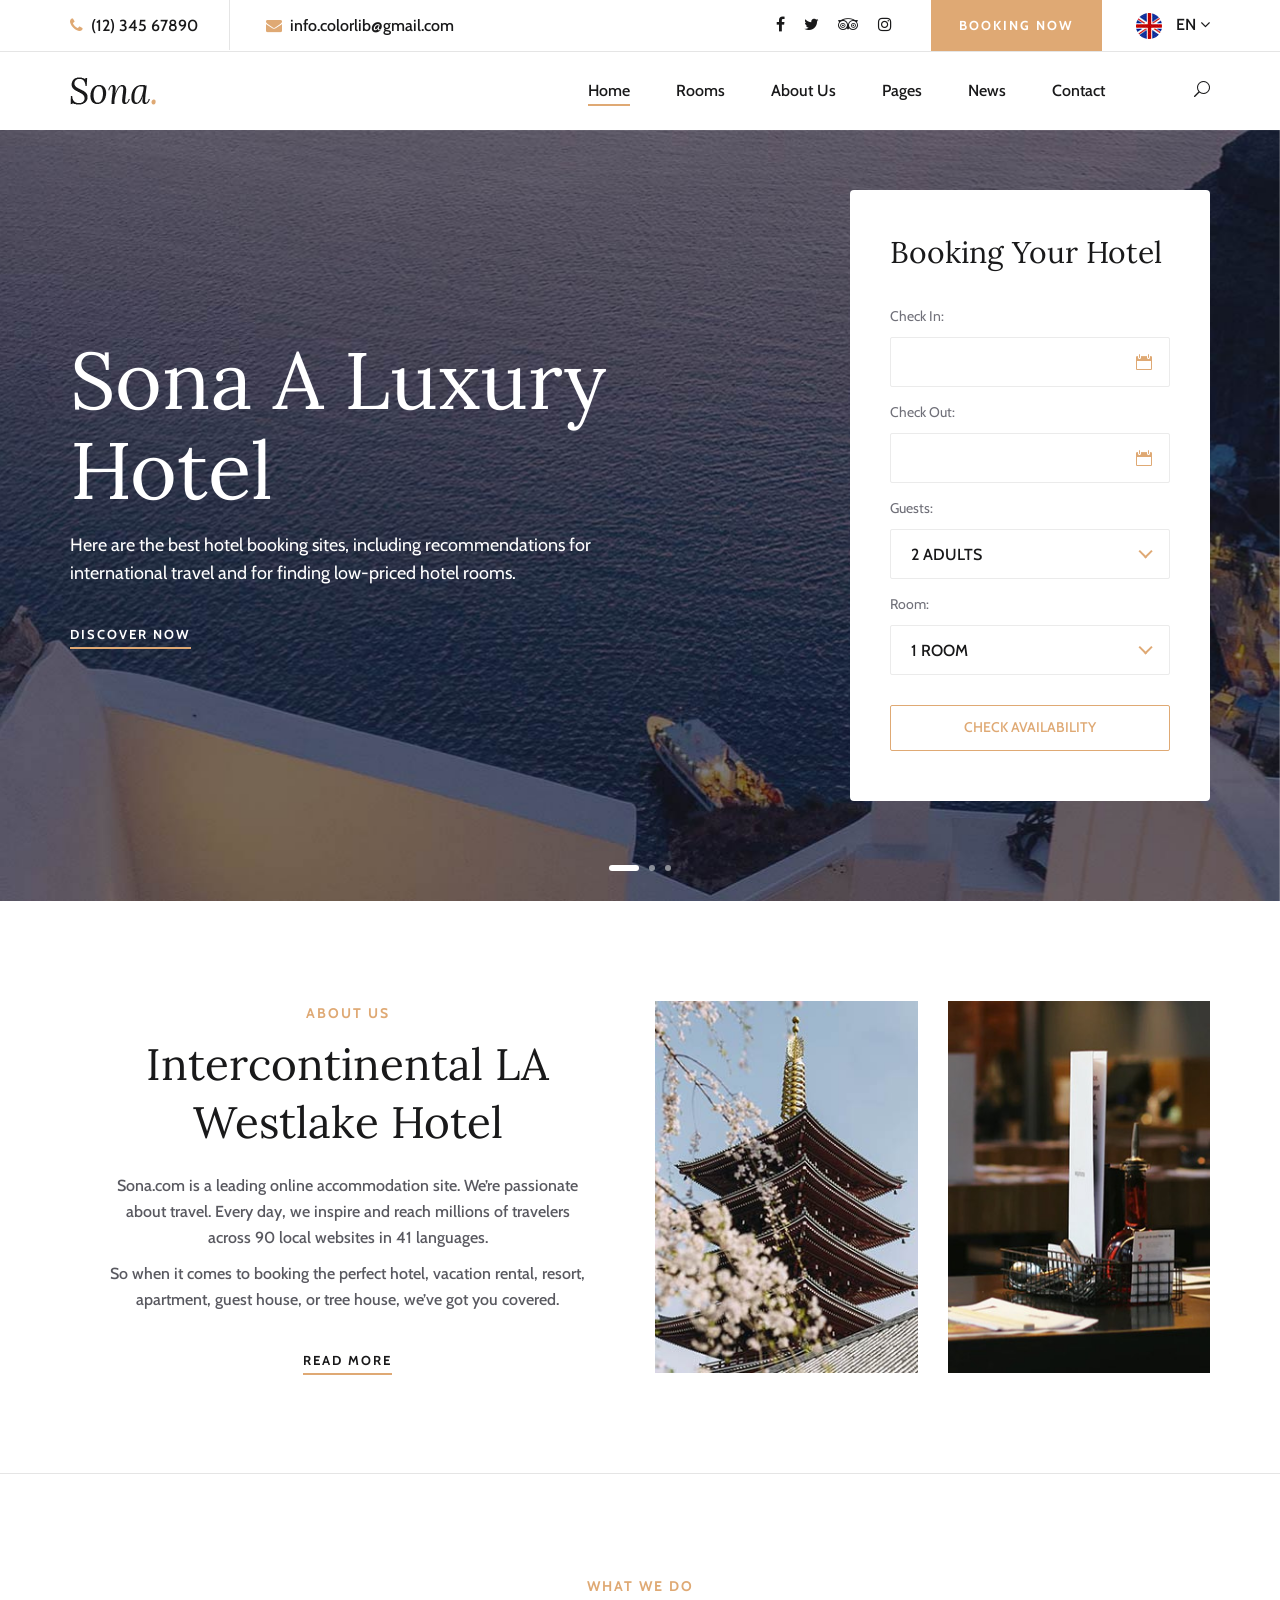
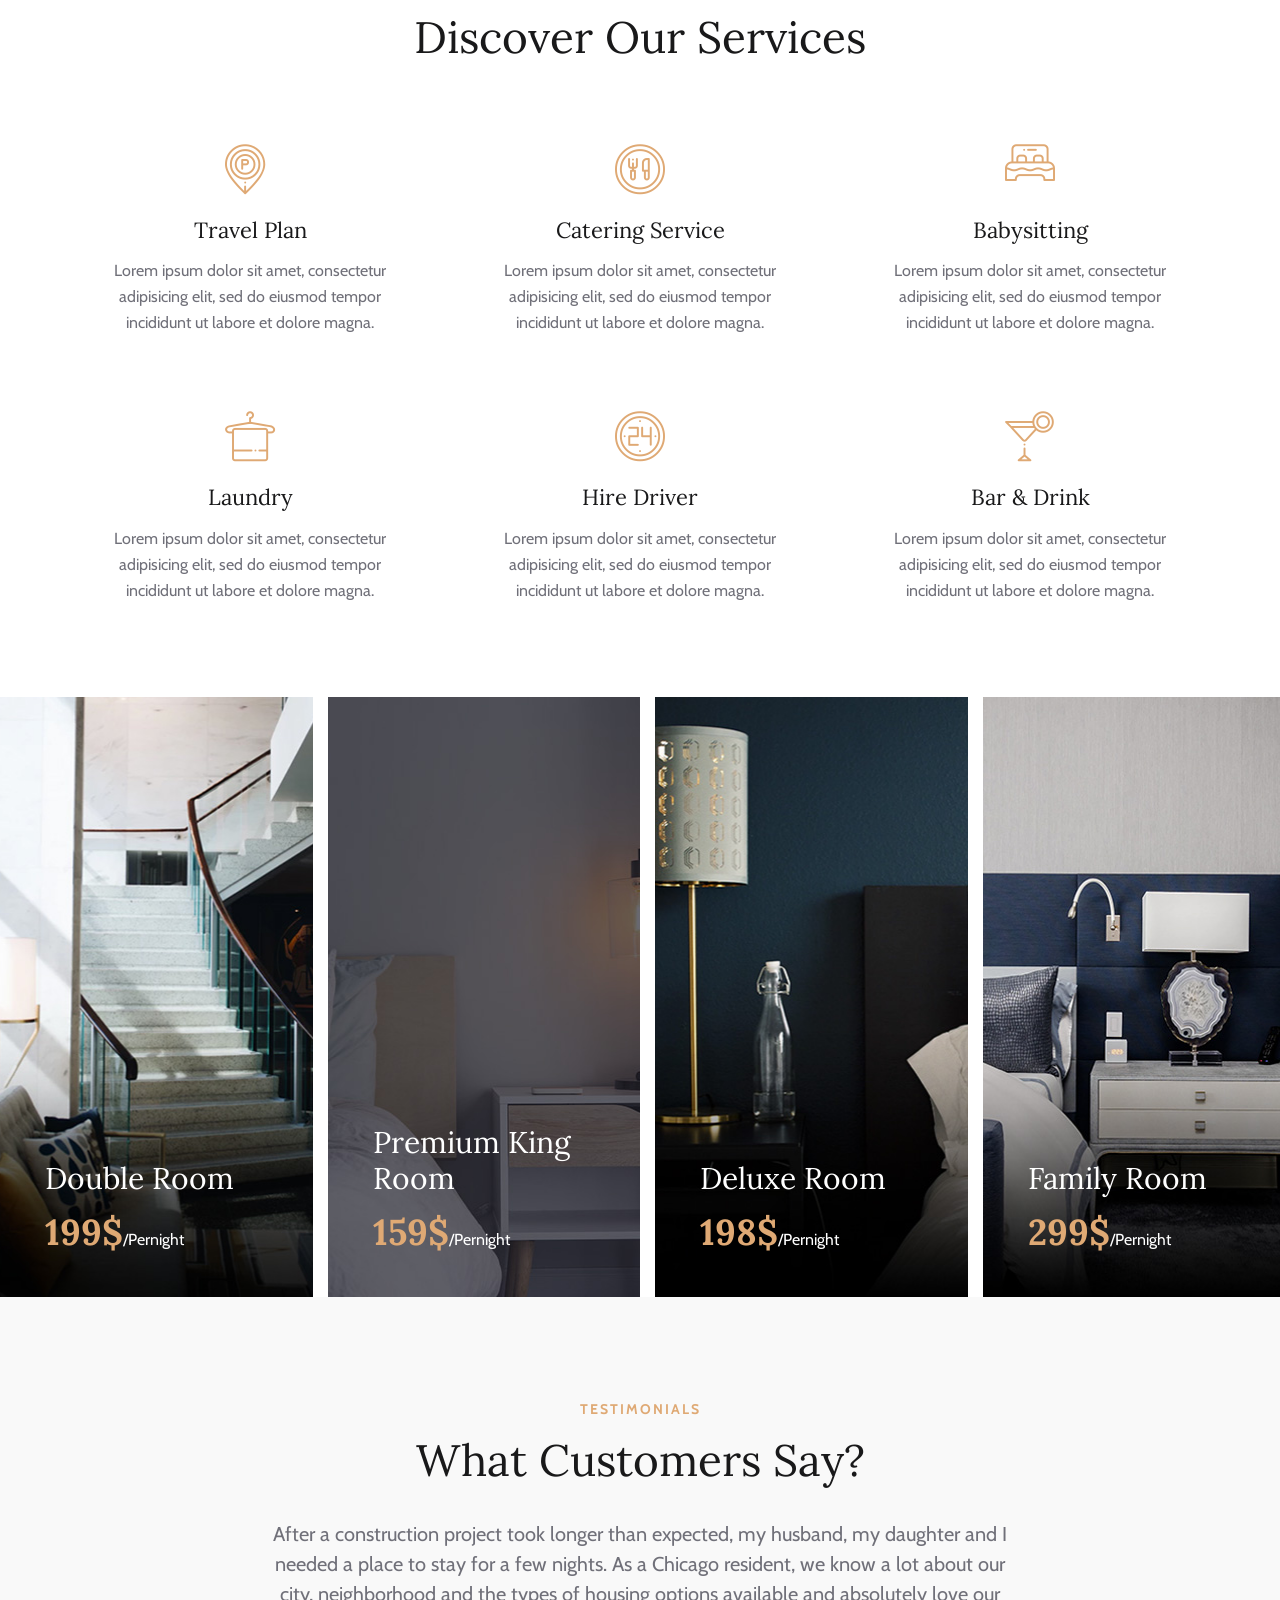
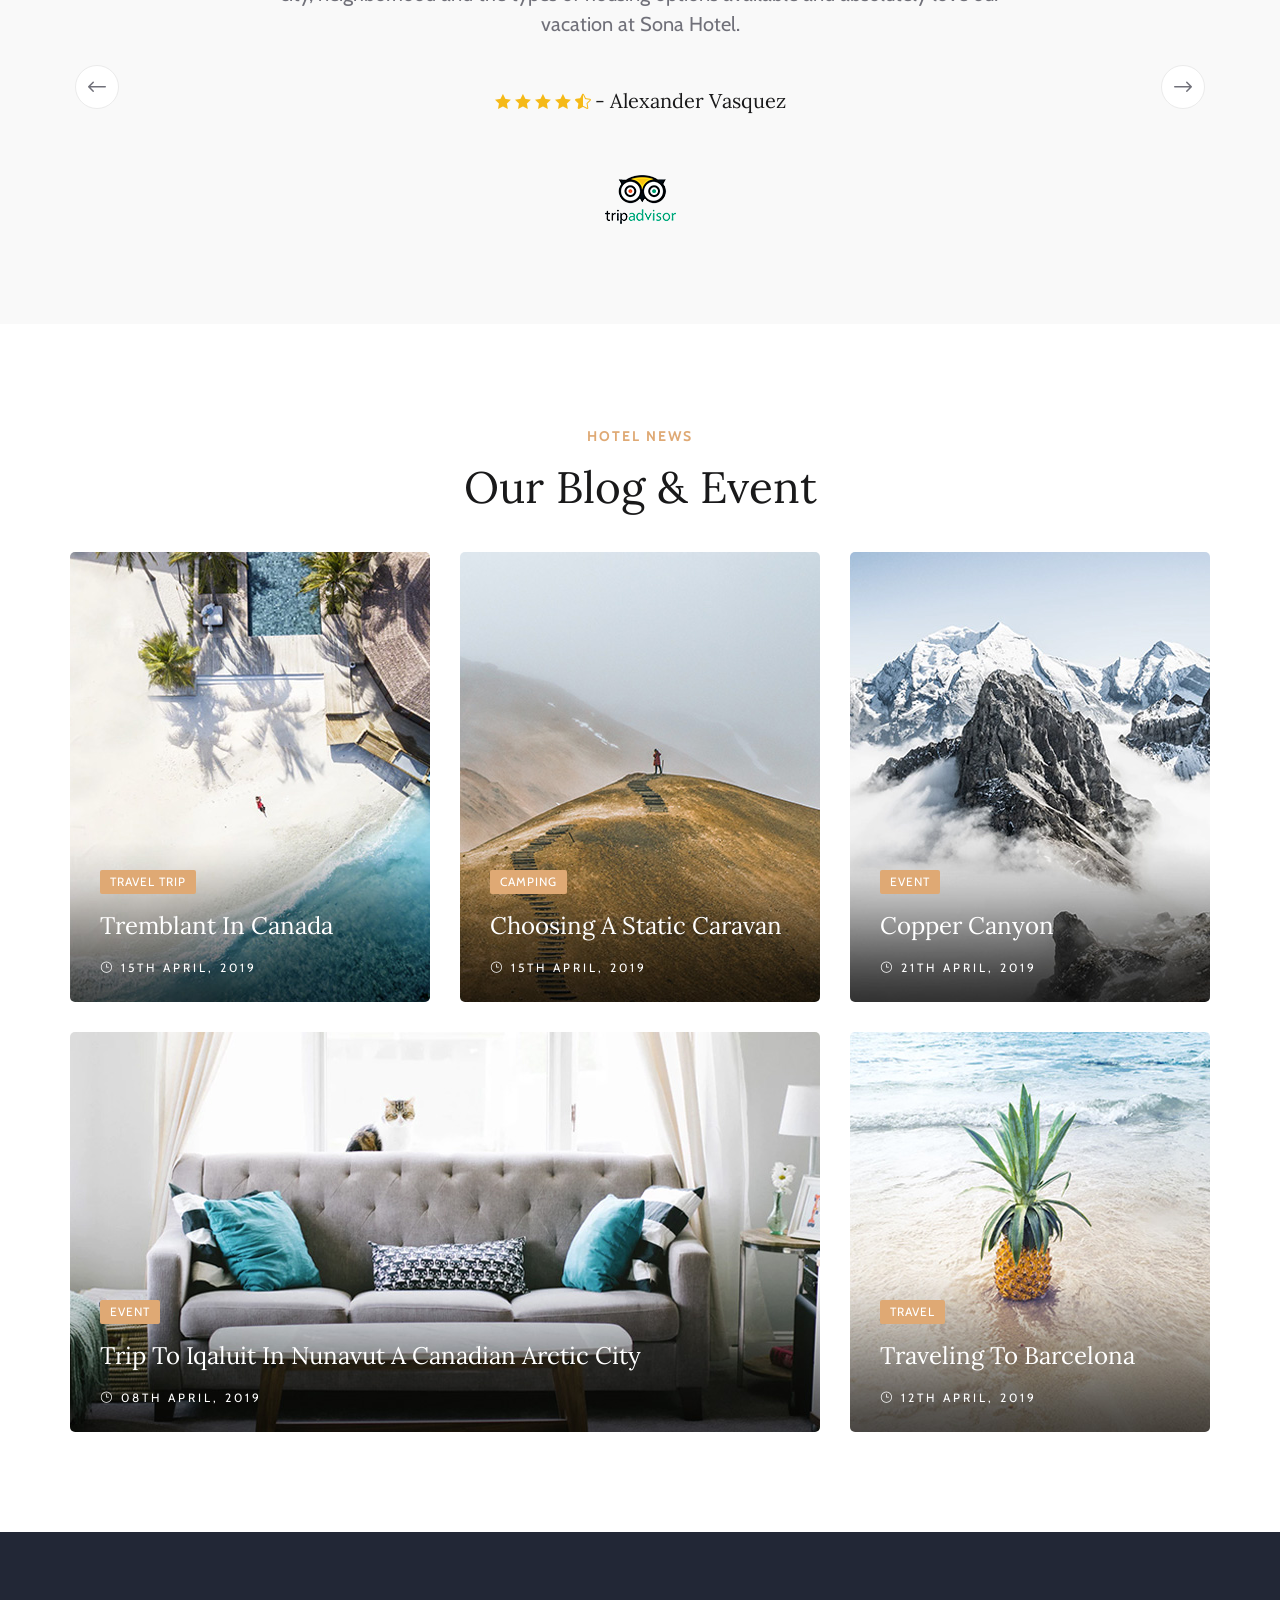
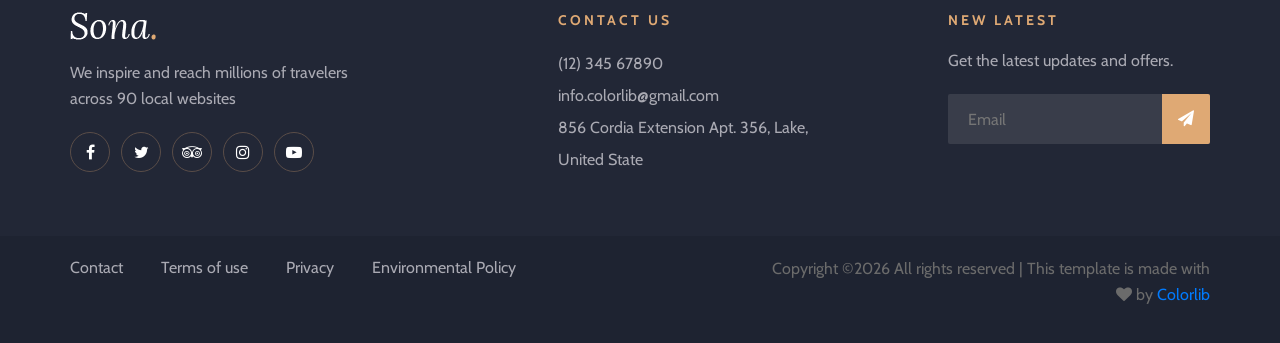
==== sona-master/index.html @ 8010d23d "template update" ====
<!DOCTYPE html>
<html lang="zxx">

<head>
    <meta charset="UTF-8">
    <meta name="description" content="Sona Template">
    <meta name="keywords" content="Sona, unica, creative, html">
    <meta name="viewport" content="width=device-width, initial-scale=1.0">
    <meta http-equiv="X-UA-Compatible" content="ie=edge">
    <title>Sona | Template</title>

    <!-- Google Font -->
    <link href="https://fonts.googleapis.com/css?family=Lora:400,700&display=swap" rel="stylesheet">
    <link href="https://fonts.googleapis.com/css?family=Cabin:400,500,600,700&display=swap" rel="stylesheet">

    <!-- Css Styles -->
    <link rel="stylesheet" href="css/bootstrap.min.css" type="text/css">
    <link rel="stylesheet" href="css/font-awesome.min.css" type="text/css">
    <link rel="stylesheet" href="css/elegant-icons.css" type="text/css">
    <link rel="stylesheet" href="css/flaticon.css" type="text/css">
    <link rel="stylesheet" href="css/owl.carousel.min.css" type="text/css">
    <link rel="stylesheet" href="css/nice-select.css" type="text/css">
    <link rel="stylesheet" href="css/jquery-ui.min.css" type="text/css">
    <link rel="stylesheet" href="css/magnific-popup.css" type="text/css">
    <link rel="stylesheet" href="css/slicknav.min.css" type="text/css">
    <link rel="stylesheet" href="css/style.css" type="text/css">
</head>

<body>
    <!-- Page Preloder -->
    <div id="preloder">
        <div class="loader"></div>
    </div>

    <!-- Offcanvas Menu Section Begin -->
    <div class="offcanvas-menu-overlay"></div>
    <div class="canvas-open">
        <i class="icon_menu"></i>
    </div>
    <div class="offcanvas-menu-wrapper">
        <div class="canvas-close">
            <i class="icon_close"></i>
        </div>
        <div class="search-icon  search-switch">
            <i class="icon_search"></i>
        </div>
        <div class="header-configure-area">
            <div class="language-option">
                <img src="img/flag.jpg" alt="">
                <span>EN <i class="fa fa-angle-down"></i></span>
                <div class="flag-dropdown">
                    <ul>
                        <li><a href="#">Zi</a></li>
                        <li><a href="#">Fr</a></li>
                    </ul>
                </div>
            </div>
            <a href="#" class="bk-btn">Booking Now</a>
        </div>
        <nav class="mainmenu mobile-menu">
            <ul>
                <li class="active"><a href="./index.html">Home</a></li>
                <li><a href="./rooms.html">Rooms</a></li>
                <li><a href="./about-us.html">About Us</a></li>
                <li><a href="./pages.html">Pages</a>
                    <ul class="dropdown">
                        <li><a href="./room-details.html">Room Details</a></li>
                        <li><a href="#">Deluxe Room</a></li>
                        <li><a href="#">Family Room</a></li>
                        <li><a href="#">Premium Room</a></li>
                    </ul>
                </li>
                <li><a href="./blog.html">News</a></li>
                <li><a href="./contact.html">Contact</a></li>
            </ul>
        </nav>
        <div id="mobile-menu-wrap"></div>
        <div class="top-social">
            <a href="#"><i class="fa fa-facebook"></i></a>
            <a href="#"><i class="fa fa-twitter"></i></a>
            <a href="#"><i class="fa fa-tripadvisor"></i></a>
            <a href="#"><i class="fa fa-instagram"></i></a>
        </div>
        <ul class="top-widget">
            <li><i class="fa fa-phone"></i> (12) 345 67890</li>
            <li><i class="fa fa-envelope"></i> info.colorlib@gmail.com</li>
        </ul>
    </div>
    <!-- Offcanvas Menu Section End -->

    <!-- Header Section Begin -->
    <header class="header-section">
        <div class="top-nav">
            <div class="container">
                <div class="row">
                    <div class="col-lg-6">
                        <ul class="tn-left">
                            <li><i class="fa fa-phone"></i> (12) 345 67890</li>
                            <li><i class="fa fa-envelope"></i> info.colorlib@gmail.com</li>
                        </ul>
                    </div>
                    <div class="col-lg-6">
                        <div class="tn-right">
                            <div class="top-social">
                                <a href="#"><i class="fa fa-facebook"></i></a>
                                <a href="#"><i class="fa fa-twitter"></i></a>
                                <a href="#"><i class="fa fa-tripadvisor"></i></a>
                                <a href="#"><i class="fa fa-instagram"></i></a>
                            </div>
                            <a href="#" class="bk-btn">Booking Now</a>
                            <div class="language-option">
                                <img src="img/flag.jpg" alt="">
                                <span>EN <i class="fa fa-angle-down"></i></span>
                                <div class="flag-dropdown">
                                    <ul>
                                        <li><a href="#">Zi</a></li>
                                        <li><a href="#">Fr</a></li>
                                    </ul>
                                </div>
                            </div>
                        </div>
                    </div>
                </div>
            </div>
        </div>
        <div class="menu-item">
            <div class="container">
                <div class="row">
                    <div class="col-lg-2">
                        <div class="logo">
                            <a href="./index.html">
                                <img src="img/logo.png" alt="">
                            </a>
                        </div>
                    </div>
                    <div class="col-lg-10">
                        <div class="nav-menu">
                            <nav class="mainmenu">
                                <ul>
                                    <li class="active"><a href="./index.html">Home</a></li>
                                    <li><a href="./rooms.html">Rooms</a></li>
                                    <li><a href="./about-us.html">About Us</a></li>
                                    <li><a href="./pages.html">Pages</a>
                                        <ul class="dropdown">
                                            <li><a href="./room-details.html">Room Details</a></li>
                                            <li><a href="./blog-details.html">Blog Details</a></li>
                                            <li><a href="#">Family Room</a></li>
                                            <li><a href="#">Premium Room</a></li>
                                        </ul>
                                    </li>
                                    <li><a href="./blog.html">News</a></li>
                                    <li><a href="./contact.html">Contact</a></li>
                                </ul>
                            </nav>
                            <div class="nav-right search-switch">
                                <i class="icon_search"></i>
                            </div>
                        </div>
                    </div>
                </div>
            </div>
        </div>
    </header>
    <!-- Header End -->

    <!-- Hero Section Begin -->
    <section class="hero-section">
        <div class="container">
            <div class="row">
                <div class="col-lg-6">
                    <div class="hero-text">
                        <h1>Sona A Luxury Hotel</h1>
                        <p>Here are the best hotel booking sites, including recommendations for international
                            travel and for finding low-priced hotel rooms.</p>
                        <a href="#" class="primary-btn">Discover Now</a>
                    </div>
                </div>
                <div class="col-xl-4 col-lg-5 offset-xl-2 offset-lg-1">
                    <div class="booking-form">
                        <h3>Booking Your Hotel</h3>
                        <form action="#">
                            <div class="check-date">
                                <label for="date-in">Check In:</label>
                                <input type="text" class="date-input" id="date-in">
                                <i class="icon_calendar"></i>
                            </div>
                            <div class="check-date">
                                <label for="date-out">Check Out:</label>
                                <input type="text" class="date-input" id="date-out">
                                <i class="icon_calendar"></i>
                            </div>
                            <div class="select-option">
                                <label for="guest">Guests:</label>
                                <select id="guest">
                                    <option value="">2 Adults</option>
                                    <option value="">3 Adults</option>
                                </select>
                            </div>
                            <div class="select-option">
                                <label for="room">Room:</label>
                                <select id="room">
                                    <option value="">1 Room</option>
                                    <option value="">2 Room</option>
                                </select>
                            </div>
                            <button type="submit">Check Availability</button>
                        </form>
                    </div>
                </div>
            </div>
        </div>
        <div class="hero-slider owl-carousel">
            <div class="hs-item set-bg" data-setbg="img/hero/hero-1.jpg"></div>
            <div class="hs-item set-bg" data-setbg="img/hero/hero-2.jpg"></div>
            <div class="hs-item set-bg" data-setbg="img/hero/hero-3.jpg"></div>
        </div>
    </section>
    <!-- Hero Section End -->

    <!-- About Us Section Begin -->
    <section class="aboutus-section spad">
        <div class="container">
            <div class="row">
                <div class="col-lg-6">
                    <div class="about-text">
                        <div class="section-title">
                            <span>About Us</span>
                            <h2>Intercontinental LA <br />Westlake Hotel</h2>
                        </div>
                        <p class="f-para">Sona.com is a leading online accommodation site. We’re passionate about
                            travel. Every day, we inspire and reach millions of travelers across 90 local websites in 41
                            languages.</p>
                        <p class="s-para">So when it comes to booking the perfect hotel, vacation rental, resort,
                            apartment, guest house, or tree house, we’ve got you covered.</p>
                        <a href="#" class="primary-btn about-btn">Read More</a>
                    </div>
                </div>
                <div class="col-lg-6">
                    <div class="about-pic">
                        <div class="row">
                            <div class="col-sm-6">
                                <img src="img/about/about-1.jpg" alt="">
                            </div>
                            <div class="col-sm-6">
                                <img src="img/about/about-2.jpg" alt="">
                            </div>
                        </div>
                    </div>
                </div>
            </div>
        </div>
    </section>
    <!-- About Us Section End -->

    <!-- Services Section End -->
    <section class="services-section spad">
        <div class="container">
            <div class="row">
                <div class="col-lg-12">
                    <div class="section-title">
                        <span>What We Do</span>
                        <h2>Discover Our Services</h2>
                    </div>
                </div>
            </div>
            <div class="row">
                <div class="col-lg-4 col-sm-6">
                    <div class="service-item">
                        <i class="flaticon-036-parking"></i>
                        <h4>Travel Plan</h4>
                        <p>Lorem ipsum dolor sit amet, consectetur adipisicing elit, sed do eiusmod tempor incididunt ut
                            labore et dolore magna.</p>
                    </div>
                </div>
                <div class="col-lg-4 col-sm-6">
                    <div class="service-item">
                        <i class="flaticon-033-dinner"></i>
                        <h4>Catering Service</h4>
                        <p>Lorem ipsum dolor sit amet, consectetur adipisicing elit, sed do eiusmod tempor incididunt ut
                            labore et dolore magna.</p>
                    </div>
                </div>
                <div class="col-lg-4 col-sm-6">
                    <div class="service-item">
                        <i class="flaticon-026-bed"></i>
                        <h4>Babysitting</h4>
                        <p>Lorem ipsum dolor sit amet, consectetur adipisicing elit, sed do eiusmod tempor incididunt ut
                            labore et dolore magna.</p>
                    </div>
                </div>
                <div class="col-lg-4 col-sm-6">
                    <div class="service-item">
                        <i class="flaticon-024-towel"></i>
                        <h4>Laundry</h4>
                        <p>Lorem ipsum dolor sit amet, consectetur adipisicing elit, sed do eiusmod tempor incididunt ut
                            labore et dolore magna.</p>
                    </div>
                </div>
                <div class="col-lg-4 col-sm-6">
                    <div class="service-item">
                        <i class="flaticon-044-clock-1"></i>
                        <h4>Hire Driver</h4>
                        <p>Lorem ipsum dolor sit amet, consectetur adipisicing elit, sed do eiusmod tempor incididunt ut
                            labore et dolore magna.</p>
                    </div>
                </div>
                <div class="col-lg-4 col-sm-6">
                    <div class="service-item">
                        <i class="flaticon-012-cocktail"></i>
                        <h4>Bar & Drink</h4>
                        <p>Lorem ipsum dolor sit amet, consectetur adipisicing elit, sed do eiusmod tempor incididunt ut
                            labore et dolore magna.</p>
                    </div>
                </div>
            </div>
        </div>
    </section>
    <!-- Services Section End -->

    <!-- Home Room Section Begin -->
    <section class="hp-room-section">
        <div class="container-fluid">
            <div class="hp-room-items">
                <div class="row">
                    <div class="col-lg-3 col-md-6">
                        <div class="hp-room-item set-bg" data-setbg="img/room/room-b1.jpg">
                            <div class="hr-text">
                                <h3>Double Room</h3>
                                <h2>199$<span>/Pernight</span></h2>
                                <table>
                                    <tbody>
                                        <tr>
                                            <td class="r-o">Size:</td>
                                            <td>30 ft</td>
                                        </tr>
                                        <tr>
                                            <td class="r-o">Capacity:</td>
                                            <td>Max persion 5</td>
                                        </tr>
                                        <tr>
                                            <td class="r-o">Bed:</td>
                                            <td>King Beds</td>
                                        </tr>
                                        <tr>
                                            <td class="r-o">Services:</td>
                                            <td>Wifi, Television, Bathroom,...</td>
                                        </tr>
                                    </tbody>
                                </table>
                                <a href="#" class="primary-btn">More Details</a>
                            </div>
                        </div>
                    </div>
                    <div class="col-lg-3 col-md-6">
                        <div class="hp-room-item set-bg" data-setbg="img/room/room-b2.jpg">
                            <div class="hr-text">
                                <h3>Premium King Room</h3>
                                <h2>159$<span>/Pernight</span></h2>
                                <table>
                                    <tbody>
                                        <tr>
                                            <td class="r-o">Size:</td>
                                            <td>30 ft</td>
                                        </tr>
                                        <tr>
                                            <td class="r-o">Capacity:</td>
                                            <td>Max persion 5</td>
                                        </tr>
                                        <tr>
                                            <td class="r-o">Bed:</td>
                                            <td>King Beds</td>
                                        </tr>
                                        <tr>
                                            <td class="r-o">Services:</td>
                                            <td>Wifi, Television, Bathroom,...</td>
                                        </tr>
                                    </tbody>
                                </table>
                                <a href="#" class="primary-btn">More Details</a>
                            </div>
                        </div>
                    </div>
                    <div class="col-lg-3 col-md-6">
                        <div class="hp-room-item set-bg" data-setbg="img/room/room-b3.jpg">
                            <div class="hr-text">
                                <h3>Deluxe Room</h3>
                                <h2>198$<span>/Pernight</span></h2>
                                <table>
                                    <tbody>
                                        <tr>
                                            <td class="r-o">Size:</td>
                                            <td>30 ft</td>
                                        </tr>
                                        <tr>
                                            <td class="r-o">Capacity:</td>
                                            <td>Max persion 5</td>
                                        </tr>
                                        <tr>
                                            <td class="r-o">Bed:</td>
                                            <td>King Beds</td>
                                        </tr>
                                        <tr>
                                            <td class="r-o">Services:</td>
                                            <td>Wifi, Television, Bathroom,...</td>
                                        </tr>
                                    </tbody>
                                </table>
                                <a href="#" class="primary-btn">More Details</a>
                            </div>
                        </div>
                    </div>
                    <div class="col-lg-3 col-md-6">
                        <div class="hp-room-item set-bg" data-setbg="img/room/room-b4.jpg">
                            <div class="hr-text">
                                <h3>Family Room</h3>
                                <h2>299$<span>/Pernight</span></h2>
                                <table>
                                    <tbody>
                                        <tr>
                                            <td class="r-o">Size:</td>
                                            <td>30 ft</td>
                                        </tr>
                                        <tr>
                                            <td class="r-o">Capacity:</td>
                                            <td>Max persion 5</td>
                                        </tr>
                                        <tr>
                                            <td class="r-o">Bed:</td>
                                            <td>King Beds</td>
                                        </tr>
                                        <tr>
                                            <td class="r-o">Services:</td>
                                            <td>Wifi, Television, Bathroom,...</td>
                                        </tr>
                                    </tbody>
                                </table>
                                <a href="#" class="primary-btn">More Details</a>
                            </div>
                        </div>
                    </div>
                </div>
            </div>
        </div>
    </section>
    <!-- Home Room Section End -->

    <!-- Testimonial Section Begin -->
    <section class="testimonial-section spad">
        <div class="container">
            <div class="row">
                <div class="col-lg-12">
                    <div class="section-title">
                        <span>Testimonials</span>
                        <h2>What Customers Say?</h2>
                    </div>
                </div>
            </div>
            <div class="row">
                <div class="col-lg-8 offset-lg-2">
                    <div class="testimonial-slider owl-carousel">
                        <div class="ts-item">
                            <p>After a construction project took longer than expected, my husband, my daughter and I
                                needed a place to stay for a few nights. As a Chicago resident, we know a lot about our
                                city, neighborhood and the types of housing options available and absolutely love our
                                vacation at Sona Hotel.</p>
                            <div class="ti-author">
                                <div class="rating">
                                    <i class="icon_star"></i>
                                    <i class="icon_star"></i>
                                    <i class="icon_star"></i>
                                    <i class="icon_star"></i>
                                    <i class="icon_star-half_alt"></i>
                                </div>
                                <h5> - Alexander Vasquez</h5>
                            </div>
                            <img src="img/testimonial-logo.png" alt="">
                        </div>
                        <div class="ts-item">
                            <p>After a construction project took longer than expected, my husband, my daughter and I
                                needed a place to stay for a few nights. As a Chicago resident, we know a lot about our
                                city, neighborhood and the types of housing options available and absolutely love our
                                vacation at Sona Hotel.</p>
                            <div class="ti-author">
                                <div class="rating">
                                    <i class="icon_star"></i>
                                    <i class="icon_star"></i>
                                    <i class="icon_star"></i>
                                    <i class="icon_star"></i>
                                    <i class="icon_star-half_alt"></i>
                                </div>
                                <h5> - Alexander Vasquez</h5>
                            </div>
                            <img src="img/testimonial-logo.png" alt="">
                        </div>
                    </div>
                </div>
            </div>
        </div>
    </section>
    <!-- Testimonial Section End -->

    <!-- Blog Section Begin -->
    <section class="blog-section spad">
        <div class="container">
            <div class="row">
                <div class="col-lg-12">
                    <div class="section-title">
                        <span>Hotel News</span>
                        <h2>Our Blog & Event</h2>
                    </div>
                </div>
            </div>
            <div class="row">
                <div class="col-lg-4">
                    <div class="blog-item set-bg" data-setbg="img/blog/blog-1.jpg">
                        <div class="bi-text">
                            <span class="b-tag">Travel Trip</span>
                            <h4><a href="#">Tremblant In Canada</a></h4>
                            <div class="b-time"><i class="icon_clock_alt"></i> 15th April, 2019</div>
                        </div>
                    </div>
                </div>
                <div class="col-lg-4">
                    <div class="blog-item set-bg" data-setbg="img/blog/blog-2.jpg">
                        <div class="bi-text">
                            <span class="b-tag">Camping</span>
                            <h4><a href="#">Choosing A Static Caravan</a></h4>
                            <div class="b-time"><i class="icon_clock_alt"></i> 15th April, 2019</div>
                        </div>
                    </div>
                </div>
                <div class="col-lg-4">
                    <div class="blog-item set-bg" data-setbg="img/blog/blog-3.jpg">
                        <div class="bi-text">
                            <span class="b-tag">Event</span>
                            <h4><a href="#">Copper Canyon</a></h4>
                            <div class="b-time"><i class="icon_clock_alt"></i> 21th April, 2019</div>
                        </div>
                    </div>
                </div>
                <div class="col-lg-8">
                    <div class="blog-item small-size set-bg" data-setbg="img/blog/blog-wide.jpg">
                        <div class="bi-text">
                            <span class="b-tag">Event</span>
                            <h4><a href="#">Trip To Iqaluit In Nunavut A Canadian Arctic City</a></h4>
                            <div class="b-time"><i class="icon_clock_alt"></i> 08th April, 2019</div>
                        </div>
                    </div>
                </div>
                <div class="col-lg-4">
                    <div class="blog-item small-size set-bg" data-setbg="img/blog/blog-10.jpg">
                        <div class="bi-text">
                            <span class="b-tag">Travel</span>
                            <h4><a href="#">Traveling To Barcelona</a></h4>
                            <div class="b-time"><i class="icon_clock_alt"></i> 12th April, 2019</div>
                        </div>
                    </div>
                </div>
            </div>
        </div>
    </section>
    <!-- Blog Section End -->

    <!-- Footer Section Begin -->
    <footer class="footer-section">
        <div class="container">
            <div class="footer-text">
                <div class="row">
                    <div class="col-lg-4">
                        <div class="ft-about">
                            <div class="logo">
                                <a href="#">
                                    <img src="img/footer-logo.png" alt="">
                                </a>
                            </div>
                            <p>We inspire and reach millions of travelers<br /> across 90 local websites</p>
                            <div class="fa-social">
                                <a href="#"><i class="fa fa-facebook"></i></a>
                                <a href="#"><i class="fa fa-twitter"></i></a>
                                <a href="#"><i class="fa fa-tripadvisor"></i></a>
                                <a href="#"><i class="fa fa-instagram"></i></a>
                                <a href="#"><i class="fa fa-youtube-play"></i></a>
                            </div>
                        </div>
                    </div>
                    <div class="col-lg-3 offset-lg-1">
                        <div class="ft-contact">
                            <h6>Contact Us</h6>
                            <ul>
                                <li>(12) 345 67890</li>
                                <li>info.colorlib@gmail.com</li>
                                <li>856 Cordia Extension Apt. 356, Lake, United State</li>
                            </ul>
                        </div>
                    </div>
                    <div class="col-lg-3 offset-lg-1">
                        <div class="ft-newslatter">
                            <h6>New latest</h6>
                            <p>Get the latest updates and offers.</p>
                            <form action="#" class="fn-form">
                                <input type="text" placeholder="Email">
                                <button type="submit"><i class="fa fa-send"></i></button>
                            </form>
                        </div>
                    </div>
                </div>
            </div>
        </div>
        <div class="copyright-option">
            <div class="container">
                <div class="row">
                    <div class="col-lg-7">
                        <ul>
                            <li><a href="#">Contact</a></li>
                            <li><a href="#">Terms of use</a></li>
                            <li><a href="#">Privacy</a></li>
                            <li><a href="#">Environmental Policy</a></li>
                        </ul>
                    </div>
                    <div class="col-lg-5">
                        <div class="co-text"><p><!-- Link back to Colorlib can't be removed. Template is licensed under CC BY 3.0. -->
  Copyright &copy;<script>document.write(new Date().getFullYear());</script> All rights reserved | This template is made with <i class="fa fa-heart" aria-hidden="true"></i> by <a href="https://colorlib.com" target="_blank">Colorlib</a>
  <!-- Link back to Colorlib can't be removed. Template is licensed under CC BY 3.0. --></p></div>
                    </div>
                </div>
            </div>
        </div>
    </footer>
    <!-- Footer Section End -->

    <!-- Search model Begin -->
    <div class="search-model">
        <div class="h-100 d-flex align-items-center justify-content-center">
            <div class="search-close-switch"><i class="icon_close"></i></div>
            <form class="search-model-form">
                <input type="text" id="search-input" placeholder="Search here.....">
            </form>
        </div>
    </div>
    <!-- Search model end -->

    <!-- Js Plugins -->
    <script src="js/jquery-3.3.1.min.js"></script>
    <script src="js/bootstrap.min.js"></script>
    <script src="js/jquery.magnific-popup.min.js"></script>
    <script src="js/jquery.nice-select.min.js"></script>
    <script src="js/jquery-ui.min.js"></script>
    <script src="js/jquery.slicknav.js"></script>
    <script src="js/owl.carousel.min.js"></script>
    <script src="js/main.js"></script>
</body>

</html>
---- sona-master/css/elegant-icons.css ----
@font-face {
	font-family: 'ElegantIcons';
	src:url('../fonts/ElegantIcons.eot');
	src:url('../fonts/ElegantIcons.eot?#iefix') format('embedded-opentype'),
		url('../fonts/ElegantIcons.woff') format('woff'),
		url('../fonts/ElegantIcons.ttf') format('truetype'),
		url('../fonts/ElegantIcons.svg#ElegantIcons') format('svg');
	font-weight: normal;
	font-style: normal;
}

/* Use the following CSS code if you want to use data attributes for inserting your icons */
[data-icon]:before {
	font-family: 'ElegantIcons';
	content: attr(data-icon);
	speak: none;
	font-weight: normal;
	font-variant: normal;
	text-transform: none;
	line-height: 1;
	-webkit-font-smoothing: antialiased;
	-moz-osx-font-smoothing: grayscale;
}

/* Use the following CSS code if you want to have a class per icon */
/*
Instead of a list of all class selectors,
you can use the generic selector below, but it's slower:
[class*="your-class-prefix"] {
*/
.arrow_up, .arrow_down, .arrow_left, .arrow_right, .arrow_left-up, .arrow_right-up, .arrow_right-down, .arrow_left-down, .arrow-up-down, .arrow_up-down_alt, .arrow_left-right_alt, .arrow_left-right, .arrow_expand_alt2, .arrow_expand_alt, .arrow_condense, .arrow_expand, .arrow_move, .arrow_carrot-up, .arrow_carrot-down, .arrow_carrot-left, .arrow_carrot-right, .arrow_carrot-2up, .arrow_carrot-2down, .arrow_carrot-2left, .arrow_carrot-2right, .arrow_carrot-up_alt2, .arrow_carrot-down_alt2, .arrow_carrot-left_alt2, .arrow_carrot-right_alt2, .arrow_carrot-2up_alt2, .arrow_carrot-2down_alt2, .arrow_carrot-2left_alt2, .arrow_carrot-2right_alt2, .arrow_triangle-up, .arrow_triangle-down, .arrow_triangle-left, .arrow_triangle-right, .arrow_triangle-up_alt2, .arrow_triangle-down_alt2, .arrow_triangle-left_alt2, .arrow_triangle-right_alt2, .arrow_back, .icon_minus-06, .icon_plus, .icon_close, .icon_check, .icon_minus_alt2, .icon_plus_alt2, .icon_close_alt2, .icon_check_alt2, .icon_zoom-out_alt, .icon_zoom-in_alt, .icon_search, .icon_box-empty, .icon_box-selected, .icon_minus-box, .icon_plus-box, .icon_box-checked, .icon_circle-empty, .icon_circle-slelected, .icon_stop_alt2, .icon_stop, .icon_pause_alt2, .icon_pause, .icon_menu, .icon_menu-square_alt2, .icon_menu-circle_alt2, .icon_ul, .icon_ol, .icon_adjust-horiz, .icon_adjust-vert, .icon_document_alt, .icon_documents_alt, .icon_pencil, .icon_pencil-edit_alt, .icon_pencil-edit, .icon_folder-alt, .icon_folder-open_alt, .icon_folder-add_alt, .icon_info_alt, .icon_error-oct_alt, .icon_error-circle_alt, .icon_error-triangle_alt, .icon_question_alt2, .icon_question, .icon_comment_alt, .icon_chat_alt, .icon_vol-mute_alt, .icon_volume-low_alt, .icon_volume-high_alt, .icon_quotations, .icon_quotations_alt2, .icon_clock_alt, .icon_lock_alt, .icon_lock-open_alt, .icon_key_alt, .icon_cloud_alt, .icon_cloud-upload_alt, .icon_cloud-download_alt, .icon_image, .icon_images, .icon_lightbulb_alt, .icon_gift_alt, .icon_house_alt, .icon_genius, .icon_mobile, .icon_tablet, .icon_laptop, .icon_desktop, .icon_camera_alt, .icon_mail_alt, .icon_cone_alt, .icon_ribbon_alt, .icon_bag_alt, .icon_creditcard, .icon_cart_alt, .icon_paperclip, .icon_tag_alt, .icon_tags_alt, .icon_trash_alt, .icon_cursor_alt, .icon_mic_alt, .icon_compass_alt, .icon_pin_alt, .icon_pushpin_alt, .icon_map_alt, .icon_drawer_alt, .icon_toolbox_alt, .icon_book_alt, .icon_calendar, .icon_film, .icon_table, .icon_contacts_alt, .icon_headphones, .icon_lifesaver, .icon_piechart, .icon_refresh, .icon_link_alt, .icon_link, .icon_loading, .icon_blocked, .icon_archive_alt, .icon_heart_alt, .icon_star_alt, .icon_star-half_alt, .icon_star, .icon_star-half, .icon_tools, .icon_tool, .icon_cog, .icon_cogs, .arrow_up_alt, .arrow_down_alt, .arrow_left_alt, .arrow_right_alt, .arrow_left-up_alt, .arrow_right-up_alt, .arrow_right-down_alt, .arrow_left-down_alt, .arrow_condense_alt, .arrow_expand_alt3, .arrow_carrot_up_alt, .arrow_carrot-down_alt, .arrow_carrot-left_alt, .arrow_carrot-right_alt, .arrow_carrot-2up_alt, .arrow_carrot-2dwnn_alt, .arrow_carrot-2left_alt, .arrow_carrot-2right_alt, .arrow_triangle-up_alt, .arrow_triangle-down_alt, .arrow_triangle-left_alt, .arrow_triangle-right_alt, .icon_minus_alt, .icon_plus_alt, .icon_close_alt, .icon_check_alt, .icon_zoom-out, .icon_zoom-in, .icon_stop_alt, .icon_menu-square_alt, .icon_menu-circle_alt, .icon_document, .icon_documents, .icon_pencil_alt, .icon_folder, .icon_folder-open, .icon_folder-add, .icon_folder_upload, .icon_folder_download, .icon_info, .icon_error-circle, .icon_error-oct, .icon_error-triangle, .icon_question_alt, .icon_comment, .icon_chat, .icon_vol-mute, .icon_volume-low, .icon_volume-high, .icon_quotations_alt, .icon_clock, .icon_lock, .icon_lock-open, .icon_key, .icon_cloud, .icon_cloud-upload, .icon_cloud-download, .icon_lightbulb, .icon_gift, .icon_house, .icon_camera, .icon_mail, .icon_cone, .icon_ribbon, .icon_bag, .icon_cart, .icon_tag, .icon_tags, .icon_trash, .icon_cursor, .icon_mic, .icon_compass, .icon_pin, .icon_pushpin, .icon_map, .icon_drawer, .icon_toolbox, .icon_book, .icon_contacts, .icon_archive, .icon_heart, .icon_profile, .icon_group, .icon_grid-2x2, .icon_grid-3x3, .icon_music, .icon_pause_alt, .icon_phone, .icon_upload, .icon_download, .social_facebook, .social_twitter, .social_pinterest, .social_googleplus, .social_tumblr, .social_tumbleupon, .social_wordpress, .social_instagram, .social_dribbble, .social_vimeo, .social_linkedin, .social_rss, .social_deviantart, .social_share, .social_myspace, .social_skype, .social_youtube, .social_picassa, .social_googledrive, .social_flickr, .social_blogger, .social_spotify, .social_delicious, .social_facebook_circle, .social_twitter_circle, .social_pinterest_circle, .social_googleplus_circle, .social_tumblr_circle, .social_stumbleupon_circle, .social_wordpress_circle, .social_instagram_circle, .social_dribbble_circle, .social_vimeo_circle, .social_linkedin_circle, .social_rss_circle, .social_deviantart_circle, .social_share_circle, .social_myspace_circle, .social_skype_circle, .social_youtube_circle, .social_picassa_circle, .social_googledrive_alt2, .social_flickr_circle, .social_blogger_circle, .social_spotify_circle, .social_delicious_circle, .social_facebook_square, .social_twitter_square, .social_pinterest_square, .social_googleplus_square, .social_tumblr_square, .social_stumbleupon_square, .social_wordpress_square, .social_instagram_square, .social_dribbble_square, .social_vimeo_square, .social_linkedin_square, .social_rss_square, .social_deviantart_square, .social_share_square, .social_myspace_square, .social_skype_square, .social_youtube_square, .social_picassa_square, .social_googledrive_square, .social_flickr_square, .social_blogger_square, .social_spotify_square, .social_delicious_square, .icon_printer, .icon_calulator, .icon_building, .icon_floppy, .icon_drive, .icon_search-2, .icon_id, .icon_id-2, .icon_puzzle, .icon_like, .icon_dislike, .icon_mug, .icon_currency, .icon_wallet, .icon_pens, .icon_easel, .icon_flowchart, .icon_datareport, .icon_briefcase, .icon_shield, .icon_percent, .icon_globe, .icon_globe-2, .icon_target, .icon_hourglass, .icon_balance, .icon_rook, .icon_printer-alt, .icon_calculator_alt, .icon_building_alt, .icon_floppy_alt, .icon_drive_alt, .icon_search_alt, .icon_id_alt, .icon_id-2_alt, .icon_puzzle_alt, .icon_like_alt, .icon_dislike_alt, .icon_mug_alt, .icon_currency_alt, .icon_wallet_alt, .icon_pens_alt, .icon_easel_alt, .icon_flowchart_alt, .icon_datareport_alt, .icon_briefcase_alt, .icon_shield_alt, .icon_percent_alt, .icon_globe_alt, .icon_clipboard {
	font-family: 'ElegantIcons';
	speak: none;
	font-style: normal;
	font-weight: normal;
	font-variant: normal;
	text-transform: none;
	line-height: 1;
	-webkit-font-smoothing: antialiased;
}
.arrow_up:before {
	content: "\21";
}
.arrow_down:before {
	content: "\22";
}
.arrow_left:before {
	content: "\23";
}
.arrow_right:before {
	content: "\24";
}
.arrow_left-up:before {
	content: "\25";
}
.arrow_right-up:before {
	content: "\26";
}
.arrow_right-down:before {
	content: "\27";
}
.arrow_left-down:before {
	content: "\28";
}
.arrow-up-down:before {
	content: "\29";
}
.arrow_up-down_alt:before {
	content: "\2a";
}
.arrow_left-right_alt:before {
	content: "\2b";
}
.arrow_left-right:before {
	content: "\2c";
}
.arrow_expand_alt2:before {
	content: "\2d";
}
.arrow_expand_alt:before {
	content: "\2e";
}
.arrow_condense:before {
	content: "\2f";
}
.arrow_expand:before {
	content: "\30";
}
.arrow_move:before {
	content: "\31";
}
.arrow_carrot-up:before {
	content: "\32";
}
.arrow_carrot-down:before {
	content: "\33";
}
.arrow_carrot-left:before {
	content: "\34";
}
.arrow_carrot-right:before {
	content: "\35";
}
.arrow_carrot-2up:before {
	content: "\36";
}
.arrow_carrot-2down:before {
	content: "\37";
}
.arrow_carrot-2left:before {
	content: "\38";
}
.arrow_carrot-2right:before {
	content: "\39";
}
.arrow_carrot-up_alt2:before {
	content: "\3a";
}
.arrow_carrot-down_alt2:before {
	content: "\3b";
}
.arrow_carrot-left_alt2:before {
	content: "\3c";
}
.arrow_carrot-right_alt2:before {
	content: "\3d";
}
.arrow_carrot-2up_alt2:before {
	content: "\3e";
}
.arrow_carrot-2down_alt2:before {
	content: "\3f";
}
.arrow_carrot-2left_alt2:before {
	content: "\40";
}
.arrow_carrot-2right_alt2:before {
	content: "\41";
}
.arrow_triangle-up:before {
	content: "\42";
}
.arrow_triangle-down:before {
	content: "\43";
}
.arrow_triangle-left:before {
	content: "\44";
}
.arrow_triangle-right:before {
	content: "\45";
}
.arrow_triangle-up_alt2:before {
	content: "\46";
}
.arrow_triangle-down_alt2:before {
	content: "\47";
}
.arrow_triangle-left_alt2:before {
	content: "\48";
}
.arrow_triangle-right_alt2:before {
	content: "\49";
}
.arrow_back:before {
	content: "\4a";
}
.icon_minus-06:before {
	content: "\4b";
}
.icon_plus:before {
	content: "\4c";
}
.icon_close:before {
	content: "\4d";
}
.icon_check:before {
	content: "\4e";
}
.icon_minus_alt2:before {
	content: "\4f";
}
.icon_plus_alt2:before {
	content: "\50";
}
.icon_close_alt2:before {
	content: "\51";
}
.icon_check_alt2:before {
	content: "\52";
}
.icon_zoom-out_alt:before {
	content: "\53";
}
.icon_zoom-in_alt:before {
	content: "\54";
}
.icon_search:before {
	content: "\55";
}
.icon_box-empty:before {
	content: "\56";
}
.icon_box-selected:before {
	content: "\57";
}
.icon_minus-box:before {
	content: "\58";
}
.icon_plus-box:before {
	content: "\59";
}
.icon_box-checked:before {
	content: "\5a";
}
.icon_circle-empty:before {
	content: "\5b";
}
.icon_circle-slelected:before {
	content: "\5c";
}
.icon_stop_alt2:before {
	content: "\5d";
}
.icon_stop:before {
	content: "\5e";
}
.icon_pause_alt2:before {
	content: "\5f";
}
.icon_pause:before {
	content: "\60";
}
.icon_menu:before {
	content: "\61";
}
.icon_menu-square_alt2:before {
	content: "\62";
}
.icon_menu-circle_alt2:before {
	content: "\63";
}
.icon_ul:before {
	content: "\64";
}
.icon_ol:before {
	content: "\65";
}
.icon_adjust-horiz:before {
	content: "\66";
}
.icon_adjust-vert:before {
	content: "\67";
}
.icon_document_alt:before {
	content: "\68";
}
.icon_documents_alt:before {
	content: "\69";
}
.icon_pencil:before {
	content: "\6a";
}
.icon_pencil-edit_alt:before {
	content: "\6b";
}
.icon_pencil-edit:before {
	content: "\6c";
}
.icon_folder-alt:before {
	content: "\6d";
}
.icon_folder-open_alt:before {
	content: "\6e";
}
.icon_folder-add_alt:before {
	content: "\6f";
}
.icon_info_alt:before {
	content: "\70";
}
.icon_error-oct_alt:before {
	content: "\71";
}
.icon_error-circle_alt:before {
	content: "\72";
}
.icon_error-triangle_alt:before {
	content: "\73";
}
.icon_question_alt2:before {
	content: "\74";
}
.icon_question:before {
	content: "\75";
}
.icon_comment_alt:before {
	content: "\76";
}
.icon_chat_alt:before {
	content: "\77";
}
.icon_vol-mute_alt:before {
	content: "\78";
}
.icon_volume-low_alt:before {
	content: "\79";
}
.icon_volume-high_alt:before {
	content: "\7a";
}
.icon_quotations:before {
	content: "\7b";
}
.icon_quotations_alt2:before {
	content: "\7c";
}
.icon_clock_alt:before {
	content: "\7d";
}
.icon_lock_alt:before {
	content: "\7e";
}
.icon_lock-open_alt:before {
	content: "\e000";
}
.icon_key_alt:before {
	content: "\e001";
}
.icon_cloud_alt:before {
	content: "\e002";
}
.icon_cloud-upload_alt:before {
	content: "\e003";
}
.icon_cloud-download_alt:before {
	content: "\e004";
}
.icon_image:before {
	content: "\e005";
}
.icon_images:before {
	content: "\e006";
}
.icon_lightbulb_alt:before {
	content: "\e007";
}
.icon_gift_alt:before {
	content: "\e008";
}
.icon_house_alt:before {
	content: "\e009";
}
.icon_genius:before {
	content: "\e00a";
}
.icon_mobile:before {
	content: "\e00b";
}
.icon_tablet:before {
	content: "\e00c";
}
.icon_laptop:before {
	content: "\e00d";
}
.icon_desktop:before {
	content: "\e00e";
}
.icon_camera_alt:before {
	content: "\e00f";
}
.icon_mail_alt:before {
	content: "\e010";
}
.icon_cone_alt:before {
	content: "\e011";
}
.icon_ribbon_alt:before {
	content: "\e012";
}
.icon_bag_alt:before {
	content: "\e013";
}
.icon_creditcard:before {
	content: "\e014";
}
.icon_cart_alt:before {
	content: "\e015";
}
.icon_paperclip:before {
	content: "\e016";
}
.icon_tag_alt:before {
	content: "\e017";
}
.icon_tags_alt:before {
	content: "\e018";
}
.icon_trash_alt:before {
	content: "\e019";
}
.icon_cursor_alt:before {
	content: "\e01a";
}
.icon_mic_alt:before {
	content: "\e01b";
}
.icon_compass_alt:before {
	content: "\e01c";
}
.icon_pin_alt:before {
	content: "\e01d";
}
.icon_pushpin_alt:before {
	content: "\e01e";
}
.icon_map_alt:before {
	content: "\e01f";
}
.icon_drawer_alt:before {
	content: "\e020";
}
.icon_toolbox_alt:before {
	content: "\e021";
}
.icon_book_alt:before {
	content: "\e022";
}
.icon_calendar:before {
	content: "\e023";
}
.icon_film:before {
	content: "\e024";
}
.icon_table:before {
	content: "\e025";
}
.icon_contacts_alt:before {
	content: "\e026";
}
.icon_headphones:before {
	content: "\e027";
}
.icon_lifesaver:before {
	content: "\e028";
}
.icon_piechart:before {
	content: "\e029";
}
.icon_refresh:before {
	content: "\e02a";
}
.icon_link_alt:before {
	content: "\e02b";
}
.icon_link:before {
	content: "\e02c";
}
.icon_loading:before {
	content: "\e02d";
}
.icon_blocked:before {
	content: "\e02e";
}
.icon_archive_alt:before {
	content: "\e02f";
}
.icon_heart_alt:before {
	content: "\e030";
}
.icon_star_alt:before {
	content: "\e031";
}
.icon_star-half_alt:before {
	content: "\e032";
}
.icon_star:before {
	content: "\e033";
}
.icon_star-half:before {
	content: "\e034";
}
.icon_tools:before {
	content: "\e035";
}
.icon_tool:before {
	content: "\e036";
}
.icon_cog:before {
	content: "\e037";
}
.icon_cogs:before {
	content: "\e038";
}
.arrow_up_alt:before {
	content: "\e039";
}
.arrow_down_alt:before {
	content: "\e03a";
}
.arrow_left_alt:before {
	content: "\e03b";
}
.arrow_right_alt:before {
	content: "\e03c";
}
.arrow_left-up_alt:before {
	content: "\e03d";
}
.arrow_right-up_alt:before {
	content: "\e03e";
}
.arrow_right-down_alt:before {
	content: "\e03f";
}
.arrow_left-down_alt:before {
	content: "\e040";
}
.arrow_condense_alt:before {
	content: "\e041";
}
.arrow_expand_alt3:before {
	content: "\e042";
}
.arrow_carrot_up_alt:before {
	content: "\e043";
}
.arrow_carrot-down_alt:before {
	content: "\e044";
}
.arrow_carrot-left_alt:before {
	content: "\e045";
}
.arrow_carrot-right_alt:before {
	content: "\e046";
}
.arrow_carrot-2up_alt:before {
	content: "\e047";
}
.arrow_carrot-2dwnn_alt:before {
	content: "\e048";
}
.arrow_carrot-2left_alt:before {
	content: "\e049";
}
.arrow_carrot-2right_alt:before {
	content: "\e04a";
}
.arrow_triangle-up_alt:before {
	content: "\e04b";
}
.arrow_triangle-down_alt:before {
	content: "\e04c";
}
.arrow_triangle-left_alt:before {
	content: "\e04d";
}
.arrow_triangle-right_alt:before {
	content: "\e04e";
}
.icon_minus_alt:before {
	content: "\e04f";
}
.icon_plus_alt:before {
	content: "\e050";
}
.icon_close_alt:before {
	content: "\e051";
}
.icon_check_alt:before {
	content: "\e052";
}
.icon_zoom-out:before {
	content: "\e053";
}
.icon_zoom-in:before {
	content: "\e054";
}
.icon_stop_alt:before {
	content: "\e055";
}
.icon_menu-square_alt:before {
	content: "\e056";
}
.icon_menu-circle_alt:before {
	content: "\e057";
}
.icon_document:before {
	content: "\e058";
}
.icon_documents:before {
	content: "\e059";
}
.icon_pencil_alt:before {
	content: "\e05a";
}
.icon_folder:before {
	content: "\e05b";
}
.icon_folder-open:before {
	content: "\e05c";
}
.icon_folder-add:before {
	content: "\e05d";
}
.icon_folder_upload:before {
	content: "\e05e";
}
.icon_folder_download:before {
	content: "\e05f";
}
.icon_info:before {
	content: "\e060";
}
.icon_error-circle:before {
	content: "\e061";
}
.icon_error-oct:before {
	content: "\e062";
}
.icon_error-triangle:before {
	content: "\e063";
}
.icon_question_alt:before {
	content: "\e064";
}
.icon_comment:before {
	content: "\e065";
}
.icon_chat:before {
	content: "\e066";
}
.icon_vol-mute:before {
	content: "\e067";
}
.icon_volume-low:before {
	content: "\e068";
}
.icon_volume-high:before {
	content: "\e069";
}
.icon_quotations_alt:before {
	content: "\e06a";
}
.icon_clock:before {
	content: "\e06b";
}
.icon_lock:before {
	content: "\e06c";
}
.icon_lock-open:before {
	content: "\e06d";
}
.icon_key:before {
	content: "\e06e";
}
.icon_cloud:before {
	content: "\e06f";
}
.icon_cloud-upload:before {
	content: "\e070";
}
.icon_cloud-download:before {
	content: "\e071";
}
.icon_lightbulb:before {
	content: "\e072";
}
.icon_gift:before {
	content: "\e073";
}
.icon_house:before {
	content: "\e074";
}
.icon_camera:before {
	content: "\e075";
}
.icon_mail:before {
	content: "\e076";
}
.icon_cone:before {
	content: "\e077";
}
.icon_ribbon:before {
	content: "\e078";
}
.icon_bag:before {
	content: "\e079";
}
.icon_cart:before {
	content: "\e07a";
}
.icon_tag:before {
	content: "\e07b";
}
.icon_tags:before {
	content: "\e07c";
}
.icon_trash:before {
	content: "\e07d";
}
.icon_cursor:before {
	content: "\e07e";
}
.icon_mic:before {
	content: "\e07f";
}
.icon_compass:before {
	content: "\e080";
}
.icon_pin:before {
	content: "\e081";
}
.icon_pushpin:before {
	content: "\e082";
}
.icon_map:before {
	content: "\e083";
}
.icon_drawer:before {
	content: "\e084";
}
.icon_toolbox:before {
	content: "\e085";
}
.icon_book:before {
	content: "\e086";
}
.icon_contacts:before {
	content: "\e087";
}
.icon_archive:before {
	content: "\e088";
}
.icon_heart:before {
	content: "\e089";
}
.icon_profile:before {
	content: "\e08a";
}
.icon_group:before {
	content: "\e08b";
}
.icon_grid-2x2:before {
	content: "\e08c";
}
.icon_grid-3x3:before {
	content: "\e08d";
}
.icon_music:before {
	content: "\e08e";
}
.icon_pause_alt:before {
	content: "\e08f";
}
.icon_phone:before {
	content: "\e090";
}
.icon_upload:before {
	content: "\e091";
}
.icon_download:before {
	content: "\e092";
}
.social_facebook:before {
	content: "\e093";
}
.social_twitter:before {
	content: "\e094";
}
.social_pinterest:before {
	content: "\e095";
}
.social_googleplus:before {
	content: "\e096";
}
.social_tumblr:before {
	content: "\e097";
}
.social_tumbleupon:before {
	content: "\e098";
}
.social_wordpress:before {
	content: "\e099";
}
.social_instagram:before {
	content: "\e09a";
}
.social_dribbble:before {
	content: "\e09b";
}
.social_vimeo:before {
	content: "\e09c";
}
.social_linkedin:before {
	content: "\e09d";
}
.social_rss:before {
	content: "\e09e";
}
.social_deviantart:before {
	content: "\e09f";
}
.social_share:before {
	content: "\e0a0";
}
.social_myspace:before {
	content: "\e0a1";
}
.social_skype:before {
	content: "\e0a2";
}
.social_youtube:before {
	content: "\e0a3";
}
.social_picassa:before {
	content: "\e0a4";
}
.social_googledrive:before {
	content: "\e0a5";
}
.social_flickr:before {
	content: "\e0a6";
}
.social_blogger:before {
	content: "\e0a7";
}
.social_spotify:before {
	content: "\e0a8";
}
.social_delicious:before {
	content: "\e0a9";
}
.social_facebook_circle:before {
	content: "\e0aa";
}
.social_twitter_circle:before {
	content: "\e0ab";
}
.social_pinterest_circle:before {
	content: "\e0ac";
}
.social_googleplus_circle:before {
	content: "\e0ad";
}
.social_tumblr_circle:before {
	content: "\e0ae";
}
.social_stumbleupon_circle:before {
	content: "\e0af";
}
.social_wordpress_circle:before {
	content: "\e0b0";
}
.social_instagram_circle:before {
	content: "\e0b1";
}
.social_dribbble_circle:before {
	content: "\e0b2";
}
.social_vimeo_circle:before {
	content: "\e0b3";
}
.social_linkedin_circle:before {
	content: "\e0b4";
}
.social_rss_circle:before {
	content: "\e0b5";
}
.social_deviantart_circle:before {
	content: "\e0b6";
}
.social_share_circle:before {
	content: "\e0b7";
}
.social_myspace_circle:before {
	content: "\e0b8";
}
.social_skype_circle:before {
	content: "\e0b9";
}
.social_youtube_circle:before {
	content: "\e0ba";
}
.social_picassa_circle:before {
	content: "\e0bb";
}
.social_googledrive_alt2:before {
	content: "\e0bc";
}
.social_flickr_circle:before {
	content: "\e0bd";
}
.social_blogger_circle:before {
	content: "\e0be";
}
.social_spotify_circle:before {
	content: "\e0bf";
}
.social_delicious_circle:before {
	content: "\e0c0";
}
.social_facebook_square:before {
	content: "\e0c1";
}
.social_twitter_square:before {
	content: "\e0c2";
}
.social_pinterest_square:before {
	content: "\e0c3";
}
.social_googleplus_square:before {
	content: "\e0c4";
}
.social_tumblr_square:before {
	content: "\e0c5";
}
.social_stumbleupon_square:before {
	content: "\e0c6";
}
.social_wordpress_square:before {
	content: "\e0c7";
}
.social_instagram_square:before {
	content: "\e0c8";
}
.social_dribbble_square:before {
	content: "\e0c9";
}
.social_vimeo_square:before {
	content: "\e0ca";
}
.social_linkedin_square:before {
	content: "\e0cb";
}
.social_rss_square:before {
	content: "\e0cc";
}
.social_deviantart_square:before {
	content: "\e0cd";
}
.social_share_square:before {
	content: "\e0ce";
}
.social_myspace_square:before {
	content: "\e0cf";
}
.social_skype_square:before {
	content: "\e0d0";
}
.social_youtube_square:before {
	content: "\e0d1";
}
.social_picassa_square:before {
	content: "\e0d2";
}
.social_googledrive_square:before {
	content: "\e0d3";
}
.social_flickr_square:before {
	content: "\e0d4";
}
.social_blogger_square:before {
	content: "\e0d5";
}
.social_spotify_square:before {
	content: "\e0d6";
}
.social_delicious_square:before {
	content: "\e0d7";
}
.icon_printer:before {
	content: "\e103";
}
.icon_calulator:before {
	content: "\e0ee";
}
.icon_building:before {
	content: "\e0ef";
}
.icon_floppy:before {
	content: "\e0e8";
}
.icon_drive:before {
	content: "\e0ea";
}
.icon_search-2:before {
	content: "\e101";
}
.icon_id:before {
	content: "\e107";
}
.icon_id-2:before {
	content: "\e108";
}
.icon_puzzle:before {
	content: "\e102";
}
.icon_like:before {
	content: "\e106";
}
.icon_dislike:before {
	content: "\e0eb";
}
.icon_mug:before {
	content: "\e105";
}
.icon_currency:before {
	content: "\e0ed";
}
.icon_wallet:before {
	content: "\e100";
}
.icon_pens:before {
	content: "\e104";
}
.icon_easel:before {
	content: "\e0e9";
}
.icon_flowchart:before {
	content: "\e109";
}
.icon_datareport:before {
	content: "\e0ec";
}
.icon_briefcase:before {
	content: "\e0fe";
}
.icon_shield:before {
	content: "\e0f6";
}
.icon_percent:before {
	content: "\e0fb";
}
.icon_globe:before {
	content: "\e0e2";
}
.icon_globe-2:before {
	content: "\e0e3";
}
.icon_target:before {
	content: "\e0f5";
}
.icon_hourglass:before {
	content: "\e0e1";
}
.icon_balance:before {
	content: "\e0ff";
}
.icon_rook:before {
	content: "\e0f8";
}
.icon_printer-alt:before {
	content: "\e0fa";
}
.icon_calculator_alt:before {
	content: "\e0e7";
}
.icon_building_alt:before {
	content: "\e0fd";
}
.icon_floppy_alt:before {
	content: "\e0e4";
}
.icon_drive_alt:before {
	content: "\e0e5";
}
.icon_search_alt:before {
	content: "\e0f7";
}
.icon_id_alt:before {
	content: "\e0e0";
}
.icon_id-2_alt:before {
	content: "\e0fc";
}
.icon_puzzle_alt:before {
	content: "\e0f9";
}
.icon_like_alt:before {
	content: "\e0dd";
}
.icon_dislike_alt:before {
	content: "\e0f1";
}
.icon_mug_alt:before {
	content: "\e0dc";
}
.icon_currency_alt:before {
	content: "\e0f3";
}
.icon_wallet_alt:before {
	content: "\e0d8";
}
.icon_pens_alt:before {
	content: "\e0db";
}
.icon_easel_alt:before {
	content: "\e0f0";
}
.icon_flowchart_alt:before {
	content: "\e0df";
}
.icon_datareport_alt:before {
	content: "\e0f2";
}
.icon_briefcase_alt:before {
	content: "\e0f4";
}
.icon_shield_alt:before {
	content: "\e0d9";
}
.icon_percent_alt:before {
	content: "\e0da";
}
.icon_globe_alt:before {
	content: "\e0de";
}
.icon_clipboard:before {
	content: "\e0e6";
}


	.glyph {
		float: left;
		text-align: center;
		padding: .75em;
		margin: .4em 1.5em .75em 0;
		width: 6em;
text-shadow: none;
	}
        .glyph_big {
        font-size: 128px;
        color: #59c5dc;
        float: left;
        margin-right: 20px;
        }

        .glyph div { padding-bottom: 10px;}

	.glyph input {
		font-family: consolas, monospace;
		font-size: 12px;
		width: 100%;
		text-align: center;
		border: 0;
		box-shadow: 0 0 0 1px #ccc;
		padding: .2em;
                -moz-border-radius: 5px;
                -webkit-border-radius: 5px;
	}
	.centered {
		margin-left: auto;
		margin-right: auto;
	}
	.glyph .fs1 {
		font-size: 2em;
	}
---- sona-master/css/flaticon.css ----
/*
  	Flaticon icon font: Flaticon
  	Creation date: 25/01/2019 11:32
  	*/

@font-face {
  font-family: "Flaticon";
  src: url("../fonts/Flaticon.eot");
  src: url("../fonts/Flaticon.eot?#iefix") format("embedded-opentype"),
       url("../fonts/Flaticon.woff") format("woff"),
       url("../fonts/Flaticon.ttf") format("truetype"),
       url("../fonts/Flaticon.svg#Flaticon") format("svg");
  font-weight: normal;
  font-style: normal;
}

@media screen and (-webkit-min-device-pixel-ratio:0) {
  @font-face {
    font-family: "Flaticon";
    src: url("../fonts/Flaticon.svg#Flaticon") format("svg");
  }
}

[class^="flaticon-"]:before, [class*=" flaticon-"]:before,
[class^="flaticon-"]:after, [class*=" flaticon-"]:after {   
  font-family: Flaticon;
  font-size: 50px;
  font-style: normal;
  margin-left: 0;
}

.flaticon-001-luggage:before { content: "\f100"; }
.flaticon-002-breakfast:before { content: "\f101"; }
.flaticon-003-air-conditioner:before { content: "\f102"; }
.flaticon-004-fridge:before { content: "\f103"; }
.flaticon-005-tea:before { content: "\f104"; }
.flaticon-006-dumbbell:before { content: "\f105"; }
.flaticon-007-swimming-pool:before { content: "\f106"; }
.flaticon-008-heater:before { content: "\f107"; }
.flaticon-009-cctv:before { content: "\f108"; }
.flaticon-010-newspaper:before { content: "\f109"; }
.flaticon-011-no-smoking:before { content: "\f10a"; }
.flaticon-012-cocktail:before { content: "\f10b"; }
.flaticon-013-safety-box:before { content: "\f10c"; }
.flaticon-014-ring-bell:before { content: "\f10d"; }
.flaticon-015-door-hanger:before { content: "\f10e"; }
.flaticon-016-washing-machine:before { content: "\f10f"; }
.flaticon-017-sunbed:before { content: "\f110"; }
.flaticon-018-iron:before { content: "\f111"; }
.flaticon-019-television:before { content: "\f112"; }
.flaticon-020-telephone:before { content: "\f113"; }
.flaticon-021-flip-flops:before { content: "\f114"; }
.flaticon-022-clock:before { content: "\f115"; }
.flaticon-023-hair-dryer:before { content: "\f116"; }
.flaticon-024-towel:before { content: "\f117"; }
.flaticon-025-pillow:before { content: "\f118"; }
.flaticon-026-bed:before { content: "\f119"; }
.flaticon-027-mirror:before { content: "\f11a"; }
.flaticon-028-vacuum-cleaner:before { content: "\f11b"; }
.flaticon-029-wifi:before { content: "\f11c"; }
.flaticon-030-bathtub:before { content: "\f11d"; }
.flaticon-031-elevator:before { content: "\f11e"; }
.flaticon-032-armchair:before { content: "\f11f"; }
.flaticon-033-dinner:before { content: "\f120"; }
.flaticon-034-camera:before { content: "\f121"; }
.flaticon-035-eight-ball:before { content: "\f122"; }
.flaticon-036-parking:before { content: "\f123"; }
.flaticon-037-sink:before { content: "\f124"; }
.flaticon-038-five-stars:before { content: "\f125"; }
.flaticon-039-three-stars:before { content: "\f126"; }
.flaticon-040-key-card:before { content: "\f127"; }
.flaticon-041-lamp:before { content: "\f128"; }
.flaticon-042-menu:before { content: "\f129"; }
.flaticon-043-room-service:before { content: "\f12a"; }
.flaticon-044-clock-1:before { content: "\f12b"; }
.flaticon-045-door:before { content: "\f12c"; }
.flaticon-046-toothbrush:before { content: "\f12d"; }
.flaticon-047-calendar:before { content: "\f12e"; }
.flaticon-048-door-handle:before { content: "\f12f"; }
.flaticon-049-power-socket:before { content: "\f130"; }
.flaticon-050-bellboy:before { content: "\f131"; }
---- sona-master/css/nice-select.css ----
.nice-select {
  -webkit-tap-highlight-color: transparent;
  background-color: #fff;
  border-radius: 5px;
  border: solid 1px #e8e8e8;
  box-sizing: border-box;
  clear: both;
  cursor: pointer;
  display: block;
  float: left;
  font-family: inherit;
  font-size: 14px;
  font-weight: normal;
  height: 42px;
  line-height: 40px;
  outline: none;
  padding-left: 18px;
  padding-right: 30px;
  position: relative;
  text-align: left !important;
  -webkit-transition: all 0.2s ease-in-out;
  transition: all 0.2s ease-in-out;
  -webkit-user-select: none;
     -moz-user-select: none;
      -ms-user-select: none;
          user-select: none;
  white-space: nowrap;
  width: auto; }
  .nice-select:hover {
    border-color: #dbdbdb; }
  .nice-select:active, .nice-select.open, .nice-select:focus {
    border-color: #999; }
  .nice-select:after {
    border-bottom: 2px solid #999;
    border-right: 2px solid #999;
    content: '';
    display: block;
    height: 5px;
    margin-top: -4px;
    pointer-events: none;
    position: absolute;
    right: 12px;
    top: 50%;
    -webkit-transform-origin: 66% 66%;
        -ms-transform-origin: 66% 66%;
            transform-origin: 66% 66%;
    -webkit-transform: rotate(45deg);
        -ms-transform: rotate(45deg);
            transform: rotate(45deg);
    -webkit-transition: all 0.15s ease-in-out;
    transition: all 0.15s ease-in-out;
    width: 5px; }
  .nice-select.open:after {
    -webkit-transform: rotate(-135deg);
        -ms-transform: rotate(-135deg);
            transform: rotate(-135deg); }
  .nice-select.open .list {
    opacity: 1;
    pointer-events: auto;
    -webkit-transform: scale(1) translateY(0);
        -ms-transform: scale(1) translateY(0);
            transform: scale(1) translateY(0); }
  .nice-select.disabled {
    border-color: #ededed;
    color: #999;
    pointer-events: none; }
    .nice-select.disabled:after {
      border-color: #cccccc; }
  .nice-select.wide {
    width: 100%; }
    .nice-select.wide .list {
      left: 0 !important;
      right: 0 !important; }
  .nice-select.right {
    float: right; }
    .nice-select.right .list {
      left: auto;
      right: 0; }
  .nice-select.small {
    font-size: 12px;
    height: 36px;
    line-height: 34px; }
    .nice-select.small:after {
      height: 4px;
      width: 4px; }
    .nice-select.small .option {
      line-height: 34px;
      min-height: 34px; }
  .nice-select .list {
    background-color: #fff;
    border-radius: 5px;
    box-shadow: 0 0 0 1px rgba(68, 68, 68, 0.11);
    box-sizing: border-box;
    margin-top: 4px;
    opacity: 0;
    overflow: hidden;
    padding: 0;
    pointer-events: none;
    position: absolute;
    top: 100%;
    left: 0;
    -webkit-transform-origin: 50% 0;
        -ms-transform-origin: 50% 0;
            transform-origin: 50% 0;
    -webkit-transform: scale(0.75) translateY(-21px);
        -ms-transform: scale(0.75) translateY(-21px);
            transform: scale(0.75) translateY(-21px);
    -webkit-transition: all 0.2s cubic-bezier(0.5, 0, 0, 1.25), opacity 0.15s ease-out;
    transition: all 0.2s cubic-bezier(0.5, 0, 0, 1.25), opacity 0.15s ease-out;
    z-index: 9; }
    .nice-select .list:hover .option:not(:hover) {
      background-color: transparent !important; }
  .nice-select .option {
    cursor: pointer;
    font-weight: 400;
    line-height: 40px;
    list-style: none;
    min-height: 40px;
    outline: none;
    padding-left: 18px;
    padding-right: 29px;
    text-align: left;
    -webkit-transition: all 0.2s;
    transition: all 0.2s; }
    .nice-select .option:hover, .nice-select .option.focus, .nice-select .option.selected.focus {
      background-color: #f6f6f6; }
    .nice-select .option.selected {
      font-weight: bold; }
    .nice-select .option.disabled {
      background-color: transparent;
      color: #999;
      cursor: default; }

.no-csspointerevents .nice-select .list {
  display: none; }

.no-csspointerevents .nice-select.open .list {
  display: block; }
---- sona-master/css/style.css ----
/******************************************************************
  Template Name: Sona
  Description: Sona Hotel Html Template
  Author: Colorlib
  Author URI: https://colorlib.com
  Version: 1.0
  Created: Colorlib
******************************************************************/

/*------------------------------------------------------------------
[Table of contents]

1.  Template default CSS
	1.1	Variables
	1.2	Mixins
	1.3	Flexbox
	1.4	Reset
2.  Helper Css
3.  Header Section
4.  Hero Section
5.  About Section
6.  Services Section
7.  Testimonial Section
8.  Blog Section
9.  Contact
10.  Footer Style

-------------------------------------------------------------------*/

/*----------------------------------------*/

/* Template default CSS
/*----------------------------------------*/

html, body {
	height: 100%;
	font-family: "Cabin", sans-serif;
	-webkit-font-smoothing: antialiased;
	font-smoothing: antialiased;
}
h1, h2, h3, h4, h5, h6 {
	margin: 0;
	color: #111111;
	font-weight: 400;
	font-family: "Lora", serif;
}
h1 {
	font-size: 70px;
}
h2 {
	font-size: 36px;
}
h3 {
	font-size: 30px;
}
h4 {
	font-size: 24px;
}
h5 {
	font-size: 18px;
}
h6 {
	font-size: 16px;
}
p {
	font-size: 16px;
	font-family: "Cabin", sans-serif;
	color: #6b6b6b;
	font-weight: 400;
	line-height: 26px;
	margin: 0 0 15px 0;
}
img {
	max-width: 100%;
}
input:focus, select:focus, button:focus, textarea:focus {
	outline: none;
}
a:hover, a:focus {
	text-decoration: none;
	outline: none;
	color: #fff;
}
ul, ol {
	padding: 0;
	margin: 0;
}
/*---------------------
  Helper CSS
-----------------------*/

.section-title {
	text-align: center;
	margin-bottom: 22px;
}
.section-title span {
	font-size: 14px;
	color: #dfa974;
	font-weight: 700;
	text-transform: uppercase;
	letter-spacing: 2px;
}
.section-title h2 {
	font-size: 44px;
	color: #19191a;
	line-height: 58px;
	margin-top: 10px;
}
.set-bg {
	background-repeat: no-repeat;
	background-size: cover;
	background-position: top center;
}
.spad {
	padding-top: 100px;
	padding-bottom: 100px;
}
.spad-2 {
	padding-top: 50px;
	padding-bottom: 70px;
}
.text-white h1, .text-white h2, .text-white h3, .text-white h4, .text-white h5, .text-white h6, .text-white p, .text-white span, .text-white li, .text-white a {
	color: #fff;
}
/* buttons */

.primary-btn {
	display: inline-block;
	font-size: 13px;
	color: #ffffff;
	text-transform: uppercase;
	letter-spacing: 2px;
	font-weight: 700;
	position: relative;
}
.primary-btn:after {
	position: absolute;
	left: 0;
	bottom: -5px;
	width: 100%;
	height: 2px;
	background: #dfa974;
	content: "";
}
/* Preloder */

#preloder {
	position: fixed;
	width: 100%;
	height: 100%;
	top: 0;
	left: 0;
	z-index: 999999;
	background: #ffffff;
}
.loader {
	width: 40px;
	height: 40px;
	position: absolute;
	top: 50%;
	left: 50%;
	margin-top: -13px;
	margin-left: -13px;
	border-radius: 60px;
	animation: loader 0.8s linear infinite;
	-webkit-animation: loader 0.8s linear infinite;
}
@keyframes loader {
	0% {
		-webkit-transform: rotate(0deg);
		transform: rotate(0deg);
		border: 4px solid #f44336;
		border-left-color: transparent;
	}
	50% {
		-webkit-transform: rotate(180deg);
		transform: rotate(180deg);
		border: 4px solid #673ab7;
		border-left-color: transparent;
	}
	100% {
		-webkit-transform: rotate(360deg);
		transform: rotate(360deg);
		border: 4px solid #f44336;
		border-left-color: transparent;
	}
}
@-webkit-keyframes loader {
	0% {
		-webkit-transform: rotate(0deg);
		border: 4px solid #f44336;
		border-left-color: transparent;
	}
	50% {
		-webkit-transform: rotate(180deg);
		border: 4px solid #673ab7;
		border-left-color: transparent;
	}
	100% {
		-webkit-transform: rotate(360deg);
		border: 4px solid #f44336;
		border-left-color: transparent;
	}
}
.spacial-controls {
	position: fixed;
	width: 111px;
	height: 91px;
	top: 0;
	right: 0;
	z-index: 999;
}
.spacial-controls .search-switch {
	display: block;
	height: 100%;
	padding-top: 30px;
	background: #323232;
	text-align: center;
	cursor: pointer;
}
.search-model {
	display: none;
	position: fixed;
	width: 100%;
	height: 100%;
	left: 0;
	top: 0;
	background: #000;
	z-index: 99999;
}
.search-model-form {
	padding: 0 15px;
}
.search-model-form input {
	width: 500px;
	font-size: 40px;
	border: none;
	border-bottom: 2px solid #333;
	background: none;
	color: #999;
}
.search-close-switch {
	position: absolute;
	width: 50px;
	height: 50px;
	background: #333;
	color: #fff;
	text-align: center;
	border-radius: 50%;
	font-size: 28px;
	line-height: 28px;
	top: 30px;
	cursor: pointer;
	display: -webkit-box;
	display: -ms-flexbox;
	display: flex;
	-webkit-box-align: center;
	-ms-flex-align: center;
	align-items: center;
	-webkit-box-pack: center;
	-ms-flex-pack: center;
	justify-content: center;
}
/*---------------------
  Header
-----------------------*/

.header-section.header-normal .menu-item {
	-webkit-box-shadow: 0px 12px 15px rgba(36, 11, 12, 0.05);
	box-shadow: 0px 12px 15px rgba(36, 11, 12, 0.05);
}
.top-nav {
	border-bottom: 1px solid #e5e5e5;
}
.top-nav .tn-left li {
	list-style: none;
	display: inline-block;
	font-size: 16px;
	color: #19191a;
	font-weight: 500;
	padding: 14px 0 12px;
	margin-right: 64px;
	position: relative;
}
.top-nav .tn-left li:after {
	position: absolute;
	right: -32px;
	top: 0;
	width: 1px;
	height: 100%;
	background: #e5e5e5;
	content: "";
}
.top-nav .tn-left li:last-child {
	margin-right: 0;
}
.top-nav .tn-left li:last-child:after {
	display: none;
}
.top-nav .tn-left li i {
	color: #dfa974;
	margin-right: 4px;
}
.top-nav .tn-right {
	text-align: right;
}
.top-nav .tn-right .top-social {
	display: inline-block;
	margin-right: 35px;
	padding: 13px 0;
}
.top-nav .tn-right .top-social a {
	display: inline-block;
	font-size: 16px;
	color: #19191a;
	margin-left: 15px;
}
.top-nav .tn-right .bk-btn {
	display: inline-block;
	font-size: 13px;
	font-weight: 700;
	padding: 16px 28px 15px;
	background: #dfa974;
	color: #ffffff;
	text-transform: uppercase;
	letter-spacing: 2px;
}
.top-nav .tn-right .language-option {
	display: inline-block;
	margin-left: 30px;
	cursor: pointer;
	padding: 13px 0px 11px;
	position: relative;
}
.top-nav .tn-right .language-option:hover .flag-dropdown {
	top: 40px;
	opacity: 1;
	visibility: visible;
}
.top-nav .tn-right .language-option img {
	height: 26px;
	width: 26px;
	border-radius: 50%;
	margin-right: 10px;
}
.top-nav .tn-right .language-option span {
	font-size: 16px;
	color: #19191a;
	text-transform: uppercase;
	font-weight: 500;
}
.top-nav .tn-right .language-option .flag-dropdown {
	position: absolute;
	left: 0;
	top: 60px;
	width: 100px;
	background: #ffffff;
	display: block;
	padding: 10px 15px;
	-webkit-box-shadow: 0px 9px 10px rgba(25, 25, 26, 0.2);
	box-shadow: 0px 9px 10px rgba(25, 25, 26, 0.2);
	opacity: 0;
	visibility: hidden;
	-webkit-transition: all 0.3s;
	-o-transition: all 0.3s;
	transition: all 0.3s;
	z-index: 99;
}
.top-nav .tn-right .language-option .flag-dropdown ul li {
	list-style: none;
	text-align: left;
}
.top-nav .tn-right .language-option .flag-dropdown ul li a {
	font-size: 14px;
	text-transform: uppercase;
	font-weight: 500;
	color: #19191a;
	-webkit-transition: all 0.3s;
	-o-transition: all 0.3s;
	transition: all 0.3s;
}
.top-nav .tn-right .language-option .flag-dropdown ul li a:hover {
	color: #dfa974;
}
.menu-item {
	position: relative;
	z-index: 9;
}
.menu-item .logo {
	padding: 25px 0;
}
.menu-item .logo a {
	display: inline-block;
}
.menu-item .nav-menu {
	text-align: right;
}
.menu-item .nav-menu .mainmenu {
	display: inline-block;
}
.menu-item .nav-menu .mainmenu li {
	list-style: none;
	display: inline-block;
	position: relative;
	z-index: 1;
}
.menu-item .nav-menu .mainmenu li.active a:after {
	opacity: 1;
}
.menu-item .nav-menu .mainmenu li:hover>a:after {
	opacity: 1;
}
.menu-item .nav-menu .mainmenu li:hover .dropdown {
	top: 77px;
	opacity: 1;
	visibility: visible;
}
.menu-item .nav-menu .mainmenu li a {
	font-size: 16px;
	color: #19191a;
	margin-right: 42px;
	font-weight: 500;
	display: inline-block;
	padding: 27px 0;
	position: relative;
	-webkit-transition: all 0.3s;
	-o-transition: all 0.3s;
	transition: all 0.3s;
}
.menu-item .nav-menu .mainmenu li a:after {
	position: absolute;
	left: 0;
	top: 52px;
	width: 100%;
	height: 2px;
	background: #dfa974;
	content: "";
	opacity: 0;
	-webkit-transition: all 0.3s;
	-o-transition: all 0.3s;
	transition: all 0.3s;
}
.menu-item .nav-menu .mainmenu li .dropdown {
	position: absolute;
	left: 0;
	top: 97px;
	width: 180px;
	background: #ffffff;
	z-index: 9;
	opacity: 0;
	visibility: hidden;
	-webkit-transition: all 0.3s;
	-o-transition: all 0.3s;
	transition: all 0.3s;
	-webkit-box-shadow: 0px 9px 15px rgba(25, 25, 26, 0.05);
	box-shadow: 0px 9px 15px rgba(25, 25, 26, 0.05);
}
.menu-item .nav-menu .mainmenu li .dropdown li {
	list-style: none;
	display: block;
}
.menu-item .nav-menu .mainmenu li .dropdown li a {
	font-size: 16px;
	color: #19191a;
	display: block;
	text-align: left;
	padding: 8px 15px;
	-webkit-transition: all 0.3s;
	-o-transition: all 0.3s;
	transition: all 0.3s;
}
.menu-item .nav-menu .mainmenu li .dropdown li a:hover {
	color: #dfa974;
}
.menu-item .nav-menu .mainmenu li .dropdown li a:after {
	display: none;
}
.menu-item .nav-menu .nav-right {
	display: inline-block;
	margin-left: 43px;
	padding: 27px 0px;
}
.menu-item .nav-menu .nav-right i {
	font-size: 16px;
	color: #19191a;
	cursor: pointer;
}
.canvas-open {
	display: none;
}
.offcanvas-menu-wrapper {
	display: none;
}
/*---------------------
  Hero
-----------------------*/

.hero-section {
	position: relative;
	padding-top: 60px;
	padding-bottom: 100px;
}
.hero-section .container {
	position: relative;
	z-index: 5;
}
.hero-text {
	padding-top: 145px;
}
.hero-text h1 {
	font-size: 80px;
	line-height: 90px;
	color: #ffffff;
	margin-bottom: 16px;
}
.hero-text p {
	font-size: 18px;
	color: #ffffff;
	line-height: 28px;
	margin-bottom: 35px;
}
.booking-form {
	background: #ffffff;
	padding: 44px 40px 50px 40px;
	border-radius: 4px;
}
.booking-form h3 {
	color: #19191a;
	margin-bottom: 36px;
}
.booking-form form .check-date {
	position: relative;
	margin-bottom: 15px;
}
.booking-form form .check-date label {
	font-size: 14px;
	color: #707079;
	display: block;
	margin-bottom: 10px;
}
.booking-form form .check-date input {
	width: 100%;
	height: 50px;
	border: 1px solid #ebebeb;
	border-radius: 2px;
	font-size: 16px;
	color: #19191a;
	text-transform: uppercase;
	font-weight: 500;
	padding-left: 20px;
}
.booking-form form .check-date i {
	color: #dfa974;
	position: absolute;
	right: 18px;
	bottom: 17px;
}
.booking-form form .select-option {
	margin-bottom: 15px;
}
.booking-form form .select-option label {
	font-size: 14px;
	color: #707079;
	display: block;
	margin-bottom: 10px;
}
.booking-form form .select-option .nice-select {
	border-radius: 2px;
	border: 1px solid #ebebeb;
	height: 50px;
	line-height: 50px;
	outline: none;
	padding-left: 20px;
	width: 100%;
	float: none;
}
.booking-form form .select-option .nice-select:after {
	border-bottom: 2px solid #dfa974;
	border-right: 2px solid #dfa974;
	height: 10px;
	margin-top: 0;
	right: 20px;
	width: 10px;
	top: 36%;
}
.booking-form form .select-option .nice-select span {
	font-size: 16px;
	color: #19191a;
	text-transform: uppercase;
	font-weight: 500;
}
.booking-form form .select-option .nice-select .list {
	margin-top: 0;
	width: 100%;
}
.booking-form form button {
	display: block;
	font-size: 14px;
	text-transform: uppercase;
	border: 1px solid #dfa974;
	border-radius: 2px;
	color: #dfa974;
	font-weight: 500;
	background: transparent;
	width: 100%;
	height: 46px;
	margin-top: 30px;
}
.hero-slider {
	position: absolute;
	width: 100%;
	height: 100%;
	left: 0;
	top: 0;
}
.hero-slider.owl-carousel .owl-dots {
	position: absolute;
	left: 0;
	bottom: 23px;
	width: 100%;
	text-align: center;
}
.hero-slider.owl-carousel .owl-dots button {
	height: 6px;
	width: 6px;
	background: #ffffff;
	opacity: 0.5;
	border-radius: 50%;
	margin-right: 10px;
	-webkit-transition: all 0.3s;
	-o-transition: all 0.3s;
	transition: all 0.3s;
}
.hero-slider.owl-carousel .owl-dots button.active {
	width: 30px;
	border-radius: 50px;
	opacity: 1;
}
.hero-slider.owl-carousel .owl-dots button:last-child {
	margin-right: 0;
}
.hero-slider .owl-stage-outer, .hero-slider .owl-stage, .hero-slider .owl-item, .hero-slider .hs-item {
	height: 100%;
}
/*---------------------
  About US
-----------------------*/

.about-text {
	text-align: center;
	padding: 0 35px;
}
.about-text p {
	color: #595960;
	font-weight: 500;
}
.about-text p.f-para {
	margin-bottom: 10px;
}
.about-text p.s-para {
	margin-bottom: 35px;
}
.about-text .about-btn {
	color: #19191a;
}
.about-pic img {
	min-width: 100%;
}
/*---------------------
  Service Section
-----------------------*/

.services-section {
	padding-bottom: 60px;
	border-top: 1px solid #e5e5e5;
}
.services-section .section-title {
	margin-bottom: 36px;
}
.service-item {
	text-align: center;
	padding: 30px 35px 18px;
	-webkit-transition: all 0.3s;
	-o-transition: all 0.3s;
	transition: all 0.3s;
}
.service-item:hover {
	background: #dfa974;
}
.service-item:hover i {
	color: #ffffff;
}
.service-item:hover h4 {
	color: #ffffff;
}
.service-item:hover p {
	color: #ffffff;
}
.service-item i {
	display: inline-block;
	color: #dfa974;
	-webkit-transition: all 0.3s;
	-o-transition: all 0.3s;
	transition: all 0.3s;
}
.service-item h4 {
	color: #19191a;
	font-size: 22px;
	margin-bottom: 15px;
	margin-top: 10px;
	-webkit-transition: all 0.3s;
	-o-transition: all 0.3s;
	transition: all 0.3s;
}
.service-item p {
	color: #707079;
	-webkit-transition: all 0.3s;
	-o-transition: all 0.3s;
	transition: all 0.3s;
}
/*------------------------
  Home Page Room Section 
-------------------------*/

.hp-room-items {
	margin-left: -15px;
	margin-right: -15px;
	overflow: hidden;
}
.hp-room-items .hp-room-item {
	height: 600px;
	margin-right: -15px;
	position: relative;
	overflow: hidden;
}
.hp-room-items .hp-room-item:hover .hr-text {
	bottom: 135px;
}
.hp-room-items .hp-room-item:hover .hr-text h2 {
	margin-bottom: 30px;
}
.hp-room-items .hp-room-item .hr-text {
	position: absolute;
	left: 45px;
	right: 25px;
	bottom: -250px;
	-webkit-transition: all 0.5s;
	-o-transition: all 0.5s;
	transition: all 0.5s;
}
.hp-room-items .hp-room-item .hr-text h3 {
	color: #ffffff;
	margin-bottom: 15px;
}
.hp-room-items .hp-room-item .hr-text h2 {
	color: #dfa974;
	font-weight: 700;
	margin-bottom: 50px;
	-webkit-transition: all 0.2s;
	-o-transition: all 0.2s;
	transition: all 0.2s;
}
.hp-room-items .hp-room-item .hr-text h2 span {
	font-family: "Cabin", sans-serif;
	font-size: 16px;
	font-weight: 400;
	color: #ffffff;
}
.hp-room-items .hp-room-item .hr-text table {
	margin-bottom: 30px;
}
.hp-room-items .hp-room-item .hr-text table tbody tr td {
	font-size: 16px;
	color: #ffffff;
	line-height: 36px;
}
.hp-room-items .hp-room-item .hr-text table tbody tr td.r-o {
	width: 120px;
}
.hp-room-items .hp-room-item .hr-text .primary-btn:after {
	background: #ffffff;
}
/*---------------------
  Testimonial Slider
-----------------------*/

.testimonial-section {
	background: #f9f9f9;
}
.testimonial-section .section-title {
	margin-bottom: 30px;
}
.testimonial-slider.owl-carousel .owl-item img {
	width: auto;
	margin: 0 auto;
}
.testimonial-slider.owl-carousel .owl-nav button {
	height: 44px;
	width: 44px;
	border: 1px solid #ebebeb;
	font-size: 24px;
	color: #707079;
	background: #ffffff;
	line-height: 48px;
	text-align: center;
	border-radius: 50%;
	position: absolute;
	left: -190px;
	top: 50%;
	-webkit-transform: translateY(-6px);
	-ms-transform: translateY(-6px);
	transform: translateY(-6px);
	-webkit-transition: all 0.3s;
	-o-transition: all 0.3s;
	transition: all 0.3s;
}
.testimonial-slider.owl-carousel .owl-nav button:hover {
	border-color: #19191a;
	color: #19191a;
}
.testimonial-slider.owl-carousel .owl-nav button.owl-next {
	left: auto;
	right: -190px;
}
.testimonial-slider .ts-item {
	text-align: center;
}
.testimonial-slider .ts-item p {
	font-size: 20px;
	color: #707079;
	line-height: 30px;
	margin-bottom: 50px;
}
.testimonial-slider .ts-item .ti-author {
	margin-bottom: 60px;
}
.testimonial-slider .ts-item .ti-author .rating {
	display: inline-block;
}
.testimonial-slider .ts-item .ti-author .rating i {
	color: #f5b917;
	font-size: 16px;
}
.testimonial-slider .ts-item .ti-author h5 {
	font-size: 20px;
	color: #19191a;
	display: inline-block;
}
/*---------------------
  Blog and Event
-----------------------*/

.blog-section {
	padding-bottom: 70px;
}
.blog-section .section-title {
	margin-bottom: 36px;
}
/*---------------------
  Footer Section
-----------------------*/

.footer-section {
	background: #222736;
}
.footer-section .footer-text {
	padding: 80px 0 30px;
}
.footer-section .footer-text .ft-about {
	margin-bottom: 30px;
}
.footer-section .footer-text .ft-about .logo {
	margin-bottom: 20px;
}
.footer-section .footer-text .ft-about .logo a {
	display: inline-block;
}
.footer-section .footer-text .ft-about p {
	color: #aaaab3;
	margin-bottom: 20px;
}
.footer-section .footer-text .ft-about .fa-social a {
	display: inline-block;
	height: 40px;
	width: 40px;
	font-size: 16px;
	line-height: 40px;
	text-align: center;
	color: #ffffff;
	border: 1px solid #5A4D48;
	border-radius: 50%;
	-webkit-transition: all 0.3s;
	-o-transition: all 0.3s;
	transition: all 0.3s;
	margin-right: 7px;
}
.footer-section .footer-text .ft-about .fa-social a:hover {
	background: #dfa974;
	border-color: #dfa974;
}
.footer-section .footer-text .ft-contact {
	margin-bottom: 30px;
}
.footer-section .footer-text .ft-contact h6 {
	font-size: 14px;
	color: #dfa974;
	text-transform: uppercase;
	font-weight: 700;
	letter-spacing: 3px;
	font-family: "Cabin", sans-serif;
	margin-bottom: 20px;
}
.footer-section .footer-text .ft-contact ul li {
	font-size: 16px;
	color: #aaaab3;
	line-height: 32px;
	list-style: none;
}
.footer-section .footer-text .ft-newslatter h6 {
	font-size: 14px;
	color: #dfa974;
	text-transform: uppercase;
	font-weight: 700;
	letter-spacing: 3px;
	font-family: "Cabin", sans-serif;
	margin-bottom: 20px;
}
.footer-section .footer-text .ft-newslatter p {
	color: #aaaab3;
	margin-bottom: 20px;
}
.footer-section .footer-text .ft-newslatter .fn-form {
	position: relative;
}
.footer-section .footer-text .ft-newslatter .fn-form input {
	width: 100%;
	height: 50px;
	border-radius: 2px;
	background: #393D4A;
	border: none;
	padding-left: 20px;
	font-size: 16px;
	color: #707079;
}
.footer-section .footer-text .ft-newslatter .fn-form button {
	position: absolute;
	right: 0;
	top: 0;
	font-size: 16px;
	background: #dfa974;
	color: #ffffff;
	padding: 0 16px;
	height: 50px;
	border: none;
	border-radius: 0 2px 2px 0;
}
.footer-section .copyright-option {
	background: rgba(16, 20, 31, 0.2);
	padding: 20px 0;
}
.footer-section .copyright-option ul li {
	list-style: none;
	display: inline-block;
	margin-right: 34px;
}
.footer-section .copyright-option ul li:last-child {
	margin-right: 0;
}
.footer-section .copyright-option ul li a {
	font-size: 16px;
	color: #aaaab3;
}
.footer-section .copyright-option .co-text {
	font-size: 16px;
	color: #707079;
	text-align: right;
}
/* --------------------------------- Other Pages Styles ----------------------------------- */

/*---------------------
  Breadcrumb Section
-----------------------*/

.breadcrumb-section {
	padding-top: 70px;
	padding-bottom: 80px;
}
.breadcrumb-text {
	text-align: center;
}
.breadcrumb-text h2 {
	font-size: 44px;
	color: #19191a;
	margin-bottom: 12px;
}
.breadcrumb-text .bt-option a {
	display: inline-block;
	font-size: 18px;
	color: #19191a;
	margin-right: 20px;
	position: relative;
	font-weight: 500;
}
.breadcrumb-text .bt-option a:after {
	position: absolute;
	right: -13px;
	top: 1px;
	content: "";
	font-size: 18px;
	font-family: "FontAwesome";
	color: #aaaab3;
}
.breadcrumb-text .bt-option span {
	display: inline-block;
	font-size: 18px;
	color: #aaaab3;
}
/*------------------------
  About Us Page Section
-------------------------*/

.aboutus-page-section {
	padding-top: 0;
	padding-bottom: 70px;
}
.about-page-text {
	margin-bottom: 65px;
}
.about-page-text .ap-title {
	margin-bottom: 30px;
}
.about-page-text .ap-title h2 {
	font-size: 44px;
	color: #19191a;
	margin-bottom: 18px;
}
.about-page-text .ap-title p {
	font-size: 18px;
	color: #707079;
	line-height: 28px;
}
.about-page-text .ap-services li {
	list-style: none;
	font-size: 20px;
	color: #707079;
	line-height: 42px;
}
.about-page-text .ap-services li i {
	color: #dfa974;
	margin-right: 5px;
}
.about-page-services .ap-service-item {
	position: relative;
	height: 420px;
	border-radius: 5px;
	margin-bottom: 30px;
}
.about-page-services .ap-service-item .api-text {
	position: absolute;
	left: 0;
	bottom: 40px;
	width: 100%;
	text-align: center;
}
.about-page-services .ap-service-item .api-text h3 {
	color: #ffffff;
}
/*---------------------
  Video Section
-----------------------*/

.video-section {
	height: 500px;
	padding-top: 140px;
}
.video-section .video-text {
	text-align: center;
}
.video-section .video-text h2 {
	font-size: 48px;
	color: #ffffff;
	margin-bottom: 16px;
}
.video-section .video-text p {
	font-size: 20px;
	color: #ffffff;
	margin-bottom: 40px;
}
.video-section .video-text .play-btn {
	display: inline-block;
}
/*---------------------
  Gallery Section
-----------------------*/

.gallery-section {
	padding-bottom: 80px;
}
.gallery-section .section-title {
	margin-bottom: 38px;
}
.gallery-item {
	position: relative;
	height: 279px;
	margin-bottom: 20px;
	border-radius: 5px;
	position: relative;
	z-index: 1;
}
.gallery-item:hover:after {
	opacity: 1;
}
.gallery-item:hover .gi-text {
	opacity: 1;
}
.gallery-item:after {
	position: absolute;
	left: 0;
	top: 0;
	width: 100%;
	height: 100%;
	background: rgba(25, 25, 26, 0.3);
	content: "";
	z-index: -1;
	border-radius: 5px;
	-webkit-transition: all 0.3s;
	-o-transition: all 0.3s;
	transition: all 0.3s;
	opacity: 0;
}
.gallery-item.large-item {
	height: 576px;
}
.gallery-item .gi-text {
	display: -webkit-box;
	display: -ms-flexbox;
	display: flex;
	-webkit-box-align: center;
	-ms-flex-align: center;
	align-items: center;
	-webkit-box-pack: center;
	-ms-flex-pack: center;
	justify-content: center;
	width: 100%;
	height: 100%;
	-webkit-transition: all 0.3s;
	-o-transition: all 0.3s;
	transition: all 0.3s;
	opacity: 0;
}
.gallery-item .gi-text h3 {
	color: #ffffff;
}
/*---------------------
  Room Section
-----------------------*/

.rooms-section {
	padding-top: 0;
	padding-bottom: 80px;
}
.room-item {
	margin-bottom: 30px;
}
.room-item img {
	min-width: 100%;
}
.room-item .ri-text {
	border: 1px solid #ebebeb;
	border-top: none;
	padding: 24px 24px 30px 28px;
}
.room-item .ri-text h4 {
	color: #19191a;
	margin-bottom: 17px;
}
.room-item .ri-text h3 {
	color: #dfa974;
	font-weight: 700;
	margin-bottom: 14px;
}
.room-item .ri-text h3 span {
	font-family: "Cabin", sans-serif;
	font-size: 14px;
	font-weight: 400;
	color: #19191a;
}
.room-item .ri-text table {
	margin-bottom: 18px;
}
.room-item .ri-text table tbody tr td {
	font-size: 16px;
	color: #707079;
	line-height: 36px;
}
.room-item .ri-text table tbody tr td.r-o {
	width: 125px;
}
.room-item .ri-text .primary-btn {
	color: #19191a;
}
.room-pagination {
	text-align: center;
	padding-top: 20px;
}
.room-pagination a {
	font-size: 16px;
	color: #707079;
	border: 1px solid #EFD4B9;
	border-radius: 2px;
	padding: 7px 13px 5px;
	margin-right: 7px;
	display: inline-block;
	-webkit-transition: all 0.3s;
	-o-transition: all 0.3s;
	transition: all 0.3s;
}
.room-pagination a:last-child {
	margin-right: 0;
}
.room-pagination a:hover {
	background: #dfa974;
	color: #ffffff;
}
/*-----------------------
  Room Details Section
-------------------------*/

.room-details-section {
	padding-top: 0;
	padding-bottom: 80px;
}
.room-details-item {
	margin-bottom: 50px;
}
.room-details-item img {
	margin-bottom: 40px;
}
.room-details-item .rd-text .rd-title {
	overflow: hidden;
	margin-bottom: 8px;
}
.room-details-item .rd-text .rd-title h3 {
	color: #19191a;
	float: left;
}
.room-details-item .rd-text .rd-title .rdt-right {
	float: right;
	text-align: right;
}
.room-details-item .rd-text .rd-title .rdt-right .rating {
	display: inline-block;
	margin-right: 25px;
	margin-bottom: 10px;
}
.room-details-item .rd-text .rd-title .rdt-right .rating i {
	color: #f5b917;
}
.room-details-item .rd-text .rd-title .rdt-right a {
	display: inline-block;
	color: #ffffff;
	font-size: 13px;
	text-transform: uppercase;
	font-weight: 700;
	background: #dfa974;
	padding: 14px 28px 13px;
}
.room-details-item .rd-text h2 {
	color: #dfa974;
	font-weight: 700;
	margin-bottom: 25px;
}
.room-details-item .rd-text h2 span {
	font-family: "Cabin", sans-serif;
	font-size: 16px;
	font-weight: 400;
	color: #19191a;
}
.room-details-item .rd-text table {
	margin-bottom: 32px;
}
.room-details-item .rd-text table tbody tr td {
	font-size: 16px;
	color: #19191a;
	line-height: 36px;
}
.room-details-item .rd-text table tbody tr td.r-o {
	width: 120px;
	color: #707079;
}
.room-details-item .rd-text p {
	color: #707079;
}
.room-details-item .rd-text p.f-para {
	margin-bottom: 22px;
}
.rd-reviews {
	padding-top: 55px;
	border-top: 1px solid #e5e5e5;
	margin-bottom: 50px;
}
.rd-reviews h4 {
	color: #19191a;
	letter-spacing: 1px;
	margin-bottom: 45px;
}
.rd-reviews .review-item {
	margin-bottom: 32px;
}
.rd-reviews .review-item .ri-pic {
	float: left;
	margin-right: 30px;
}
.rd-reviews .review-item .ri-pic img {
	height: 70px;
	width: 70px;
	border-radius: 50%;
}
.rd-reviews .review-item .ri-text {
	overflow: hidden;
	position: relative;
	padding-left: 30px;
}
.rd-reviews .review-item .ri-text:before {
	position: absolute;
	left: 0;
	top: 0;
	width: 1px;
	height: 100%;
	background: #e9e9e9;
	content: "";
}
.rd-reviews .review-item .ri-text span {
	font-size: 12px;
	color: #dfa974;
	text-transform: uppercase;
	letter-spacing: 3px;
}
.rd-reviews .review-item .ri-text .rating {
	position: absolute;
	right: 0;
	top: 0;
}
.rd-reviews .review-item .ri-text .rating i {
	color: #f5b917;
}
.rd-reviews .review-item .ri-text h5 {
	color: #19191a;
	margin-top: 4px;
	margin-bottom: 8px;
}
.rd-reviews .review-item .ri-text p {
	color: #707079;
	margin-bottom: 0;
}
.review-add h4 {
	color: #19191a;
	letter-spacing: 1px;
	margin-bottom: 45px;
}
.review-add .ra-form input {
	width: 100%;
	height: 50px;
	border: 1px solid #e5e5e5;
	font-size: 16px;
	color: #aaaab3;
	padding-left: 20px;
	margin-bottom: 25px;
}
.review-add .ra-form input::-webkit-input-placeholder {
	color: #aaaab3;
}
.review-add .ra-form input::-moz-placeholder {
	color: #aaaab3;
}
.review-add .ra-form input:-ms-input-placeholder {
	color: #aaaab3;
}
.review-add .ra-form input::-ms-input-placeholder {
	color: #aaaab3;
}
.review-add .ra-form input::placeholder {
	color: #aaaab3;
}
.review-add .ra-form h5 {
	font-size: 20px;
	color: #19191a;
	margin-bottom: 24px;
	float: left;
	margin-right: 10px;
}
.review-add .ra-form .rating {
	padding-top: 3px;
	display: inline-block;
}
.review-add .ra-form .rating i {
	color: #f5b917;
	font-size: 16px;
}
.review-add .ra-form textarea {
	width: 100%;
	height: 132px;
	border: 1px solid #e5e5e5;
	font-size: 16px;
	color: #aaaab3;
	padding-left: 20px;
	padding-top: 12px;
	margin-bottom: 24px;
	resize: none;
}
.review-add .ra-form textarea::-webkit-input-placeholder {
	color: #aaaab3;
}
.review-add .ra-form textarea::-moz-placeholder {
	color: #aaaab3;
}
.review-add .ra-form textarea:-ms-input-placeholder {
	color: #aaaab3;
}
.review-add .ra-form textarea::-ms-input-placeholder {
	color: #aaaab3;
}
.review-add .ra-form textarea::placeholder {
	color: #aaaab3;
}
.review-add .ra-form button {
	font-size: 13px;
	font-weight: 700;
	text-transform: uppercase;
	color: #ffffff;
	letter-spacing: 2px;
	background: #dfa974;
	border: none;
	padding: 14px 34px 13px;
	display: inline-block;
}
.room-booking {
	padding: 0 30px 0 40px;
}
.room-booking h3 {
	color: #19191a;
	margin-bottom: 30px;
}
.room-booking form .check-date {
	position: relative;
	margin-bottom: 15px;
}
.room-booking form .check-date label {
	font-size: 14px;
	color: #707079;
	display: block;
	margin-bottom: 10px;
}
.room-booking form .check-date input {
	width: 100%;
	height: 50px;
	border: 1px solid #ebebeb;
	border-radius: 2px;
	font-size: 16px;
	color: #19191a;
	text-transform: uppercase;
	font-weight: 500;
	padding-left: 20px;
}
.room-booking form .check-date i {
	color: #dfa974;
	position: absolute;
	right: 18px;
	bottom: 17px;
}
.room-booking form .select-option {
	margin-bottom: 15px;
}
.room-booking form .select-option label {
	font-size: 14px;
	color: #707079;
	display: block;
	margin-bottom: 10px;
}
.room-booking form .select-option .nice-select {
	border-radius: 2px;
	border: 1px solid #ebebeb;
	height: 50px;
	line-height: 50px;
	outline: none;
	padding-left: 20px;
	width: 100%;
	float: none;
}
.room-booking form .select-option .nice-select:after {
	border-bottom: 2px solid #dfa974;
	border-right: 2px solid #dfa974;
	height: 10px;
	margin-top: 0;
	right: 20px;
	width: 10px;
	top: 36%;
}
.room-booking form .select-option .nice-select span {
	font-size: 16px;
	color: #19191a;
	text-transform: uppercase;
	font-weight: 500;
}
.room-booking form .select-option .nice-select .list {
	margin-top: 0;
	width: 100%;
}
.room-booking form button {
	display: block;
	font-size: 14px;
	text-transform: uppercase;
	border: 1px solid #dfa974;
	border-radius: 2px;
	color: #dfa974;
	font-weight: 500;
	background: transparent;
	width: 100%;
	height: 46px;
	margin-top: 30px;
}
/*---------------------
  Blog Section
-----------------------*/

.blog-section.blog-page {
	padding-top: 0;
	padding-bottom: 88px;
}
.blog-item {
	height: 450px;
	position: relative;
	margin-bottom: 30px;
	border-radius: 5px;
}
.blog-item.small-size {
	height: 400px;
}
.blog-item .bi-text {
	position: absolute;
	left: 0;
	bottom: 25px;
	width: 100%;
	padding-left: 30px;
	padding-right: 30px;
}
.blog-item .bi-text .b-tag {
	display: inline-block;
	color: #ffffff;
	font-size: 12px;
	text-transform: uppercase;
	letter-spacing: 1px;
	background: #dfa974;
	padding: 3px 10px;
	border-radius: 2px;
}
.blog-item .bi-text h4 {
	margin-top: 18px;
	margin-bottom: 18px;
}
.blog-item .bi-text h4 a {
	color: #ffffff;
}
.blog-item .bi-text .b-time {
	font-size: 12px;
	color: #ffffff;
	text-transform: uppercase;
	letter-spacing: 3px;
}
.load-more {
	text-align: center;
	padding-top: 30px;
}
.load-more .primary-btn {
	color: #19191a;
}
/*----------------------------
  Blog Details Hero Section
----------------------------*/

.blog-details-hero {
	height: 530px;
	padding-top: 165px;
}
.bd-hero-text {
	text-align: center;
}
.bd-hero-text span {
	font-size: 12px;
	color: #ffffff;
	background: #dfa974;
	font-weight: 500;
	text-transform: uppercase;
	letter-spacing: 1px;
	display: inline-block;
	padding: 4px 16px;
	border-radius: 2px;
}
.bd-hero-text h2 {
	font-size: 44px;
	color: #ffffff;
	line-height: 54px;
	margin-top: 30px;
	margin-bottom: 12px;
}
.bd-hero-text ul li {
	list-style: none;
	font-size: 14px;
	color: #dfa974;
	margin-right: 35px;
	display: inline-block;
}
.bd-hero-text ul li:last-child {
	margin-right: 0;
}
.bd-hero-text ul li.b-time {
	text-transform: uppercase;
}
/*---------------------
  Blog Details Section
-----------------------*/

.blog-details-section {
	padding-top: 55px;
}
.blog-details-text .bd-title {
	margin-bottom: 52px;
}
.blog-details-text .bd-title p {
	font-size: 18px;
	color: #707079;
	line-height: 30px;
}
.blog-details-text .bd-pic {
	overflow: hidden;
	margin-bottom: 35px;
}
.blog-details-text .bd-pic .bp-item {
	width: calc(33.33% - 10px);
	float: left;
	margin-right: 15px;
}
.blog-details-text .bd-pic .bp-item:last-child {
	margin-right: 0;
}
.blog-details-text .bd-pic .bp-item img {
	min-width: 100%;
}
.blog-details-text .bd-more-text {
	margin-bottom: 50px;
}
.blog-details-text .bd-more-text .bm-item {
	margin-bottom: 30px;
}
.blog-details-text .bd-more-text .bm-item h4 {
	color: #19191a;
	margin-bottom: 20px;
}
.blog-details-text .bd-more-text .bm-item p {
	font-size: 18px;
	color: #707079;
	line-height: 30px;
}
.blog-details-text .tag-share {
	overflow: hidden;
	border-top: 1px solid #ebebeb;
	padding-top: 30px;
	margin-bottom: 75px;
}
.blog-details-text .tag-share .tags {
	float: left;
}
.blog-details-text .tag-share .tags a {
	font-size: 12px;
	color: #707079;
	background: #ebebeb;
	font-weight: 500;
	text-transform: uppercase;
	letter-spacing: 1px;
	display: inline-block;
	padding: 4px 16px;
	border-radius: 2px;
	-webkit-transition: all 0.3s;
	-o-transition: all 0.3s;
	transition: all 0.3s;
	margin-right: 6px;
}
.blog-details-text .tag-share .tags a:hover {
	color: #ffffff;
	background: #dfa974;
}
.blog-details-text .tag-share .social-share {
	float: right;
}
.blog-details-text .tag-share .social-share span {
	display: inline-block;
	font-size: 18px;
	color: #707079;
}
.blog-details-text .tag-share .social-share a {
	display: inline-block;
	font-size: 16px;
	color: #707079;
	margin-left: 30px;
}
.blog-details-text .comment-option {
	margin-bottom: 75px;
}
.blog-details-text .comment-option h4 {
	color: #19191a;
	margin-bottom: 35px;
}
.blog-details-text .comment-option .single-comment-item {
	margin-bottom: 30px;
}
.blog-details-text .comment-option .single-comment-item.first-comment .sc-text {
	padding-left: 22px;
}
.blog-details-text .comment-option .single-comment-item.first-comment .sc-text:before {
	position: absolute;
	left: 0;
	top: 0;
	width: 1px;
	height: 255px;
	background: #ebebeb;
	content: "";
}
.blog-details-text .comment-option .single-comment-item.reply-comment {
	padding-left: 120px;
	margin-bottom: 52px;
}
.blog-details-text .comment-option .single-comment-item.second-comment .sc-text {
	padding-left: 22px;
}
.blog-details-text .comment-option .single-comment-item.second-comment .sc-text:before {
	position: absolute;
	left: 0;
	top: 0;
	width: 1px;
	height: 100px;
	background: #ebebeb;
	content: "";
}
.blog-details-text .comment-option .single-comment-item .sc-author {
	float: left;
	margin-right: 28px;
}
.blog-details-text .comment-option .single-comment-item .sc-author img {
	height: 70px;
	width: 70px;
	border-radius: 50%;
}
.blog-details-text .comment-option .single-comment-item .sc-text {
	display: table;
	position: relative;
}
.blog-details-text .comment-option .single-comment-item .sc-text span {
	font-size: 12px;
	color: #dfa974;
	text-transform: uppercase;
	letter-spacing: 2px;
}
.blog-details-text .comment-option .single-comment-item .sc-text h5 {
	font-size: 20px;
	color: #19191a;
	margin-top: 4px;
	margin-bottom: 8px;
}
.blog-details-text .comment-option .single-comment-item .sc-text p {
	color: #707079;
	margin-bottom: 18px;
}
.blog-details-text .comment-option .single-comment-item .sc-text a {
	display: inline-block;
	color: #19191a;
	font-size: 14px;
	font-weight: 700;
	text-transform: uppercase;
	letter-spacing: 1px;
	padding: 5px 24px;
	border: 1px solid #F9EEE3;
	border-radius: 50px;
	-webkit-transition: all 0.3s;
	-o-transition: all 0.3s;
	transition: all 0.3s;
	margin-right: 10px;
}
.blog-details-text .comment-option .single-comment-item .sc-text a:hover {
	background: #dfa974;
	color: #ffffff;
	border-color: #dfa974;
}
.blog-details-text .leave-comment h4 {
	color: #19191a;
	margin-bottom: 35px;
}
.blog-details-text .leave-comment .comment-form input {
	width: 100%;
	height: 50px;
	color: #707079;
	font-size: 16px;
	padding-left: 20px;
	border: 1px solid #e5e5e5;
	border-radius: 2px;
	margin-bottom: 20px;
	-webkit-transition: all 0.3s;
	-o-transition: all 0.3s;
	transition: all 0.3s;
}
.blog-details-text .leave-comment .comment-form input:focus {
	border-color: #dfa974;
}
.blog-details-text .leave-comment .comment-form textarea {
	width: 100%;
	height: 116px;
	color: #707079;
	font-size: 16px;
	padding-left: 20px;
	border: 1px solid #e5e5e5;
	border-radius: 2px;
	-webkit-transition: all 0.3s;
	-o-transition: all 0.3s;
	transition: all 0.3s;
	margin-bottom: 42px;
	resize: none;
	padding-top: 12px;
}
.blog-details-text .leave-comment .comment-form textarea:focus {
	border-color: #dfa974;
}
.blog-details-text .leave-comment .comment-form button {
	font-size: 13px;
	font-weight: 700;
	text-transform: uppercase;
	color: #ffffff;
	letter-spacing: 2px;
	background: #dfa974;
	border: none;
	padding: 14px 42px 13px;
	display: inline-block;
	border-radius: 2px;
}
/*---------------------
  Recommend Blog
-----------------------*/

.recommend-blog-section {
	padding-top: 65px;
	padding-bottom: 50px;
}
.recommend-blog-section .section-title {
	margin-bottom: 37px;
}
.recommend-blog-section .section-title h2 {
	margin-top: 0;
}
/*---------------------
  Contact Section
-----------------------*/

.contact-section {
	padding-top: 80px;
	padding-bottom: 80px;
}
.contact-text h2 {
	font-size: 44px;
	color: #19191a;
	margin-bottom: 24px;
}
.contact-text p {
	color: #707079;
}
.contact-text table tbody tr td {
	font-size: 16px;
	color: #19191a;
	line-height: 36px;
	font-weight: 500;
}
.contact-text table tbody tr td.c-o {
	color: #707079;
	width: 75px;
}
.contact-form input {
	width: 100%;
	height: 50px;
	border: 1px solid #e1e1e1;
	font-size: 16px;
	color: #aaaab3;
	padding-left: 25px;
	margin-bottom: 28px;
}
.contact-form input::-webkit-input-placeholder {
	color: #aaaab3;
}
.contact-form input::-moz-placeholder {
	color: #aaaab3;
}
.contact-form input:-ms-input-placeholder {
	color: #aaaab3;
}
.contact-form input::-ms-input-placeholder {
	color: #aaaab3;
}
.contact-form input::placeholder {
	color: #aaaab3;
}
.contact-form textarea {
	width: 100%;
	height: 150px;
	border: 1px solid #e1e1e1;
	font-size: 16px;
	color: #aaaab3;
	padding-left: 25px;
	padding-top: 12px;
	margin-bottom: 33px;
	resize: none;
}
.contact-form textarea::-webkit-input-placeholder {
	color: #aaaab3;
}
.contact-form textarea::-moz-placeholder {
	color: #aaaab3;
}
.contact-form textarea:-ms-input-placeholder {
	color: #aaaab3;
}
.contact-form textarea::-ms-input-placeholder {
	color: #aaaab3;
}
.contact-form textarea::placeholder {
	color: #aaaab3;
}
.contact-form button {
	font-size: 13px;
	font-weight: 700;
	text-transform: uppercase;
	color: #ffffff;
	letter-spacing: 2px;
	background: #dfa974;
	border: none;
	padding: 14px 34px 13px;
	display: inline-block;
}
.map {
	height: 470px;
	-webkit-box-shadow: 0px 14px 35px rgba(0, 0, 0, 0.15);
	box-shadow: 0px 14px 35px rgba(0, 0, 0, 0.15);
	margin-top: 75px;
}
.map iframe {
	width: 100%;
}
/*-------------------------------- Respinsive Media Styles --------------------------------*/

@media only screen and (min-width: 1554px) and (max-width: 1920px) {
	.hp-room-items .hp-room-item .hr-text {
		bottom: -200px;
	}
}
@media only screen and (min-width: 1200px) and (max-width: 1250px) {
	.hp-room-items .hp-room-item .hr-text {
		bottom: -288px;
	}
}
@media only screen and (min-width: 1200px) {
	.container {
		max-width: 1170px;
	}
}
/* Medium Device: 1200px */

@media only screen and (min-width: 992px) and (max-width: 1199px) {
	.testimonial-slider.owl-carousel .owl-nav button {
		left: -150px;
	}
	.testimonial-slider.owl-carousel .owl-nav button.owl-next {
		right: -150px;
	}
	.hp-room-items .hp-room-item .hr-text {
		bottom: -322px;
	}
	.hp-room-items .hp-room-item:hover .hr-text {
		bottom: 80px;
	}
}
@media only screen and (max-width: 991px) {
	.top-nav {
		display: none;
	}
	.menu-item .nav-menu {
		display: none;
	}
	.offcanvas-menu-overlay {
		position: fixed;
		left: 0;
		top: 0;
		background: rgba(0, 0, 0, 0.7);
		z-index: 98;
		height: 100%;
		width: 100%;
		visibility: hidden;
		-webkit-transition: 0.3s;
		-o-transition: 0.3s;
		transition: 0.3s;
	}
	.offcanvas-menu-overlay.active {
		visibility: visible;
	}
	.canvas-open {
		position: absolute;
		right: 40px;
		top: 25px;
		font-size: 22px;
		width: 30px;
		height: 30px;
		color: #19191a;
		border: 1px solid #19191a;
		border-radius: 2px;
		line-height: 33px;
		text-align: center;
		z-index: 100;
		display: block;
		cursor: pointer;
	}
	.offcanvas-menu-wrapper {
		position: fixed;
		left: -300px;
		top: 0;
		width: 300px;
		z-index: 999;
		background: #ffffff;
		text-align: center;
		overflow-y: auto;
		height: 100%;
		opacity: 0;
		visibility: hidden;
		-webkit-transition: all 0.5s;
		-o-transition: all 0.5s;
		transition: all 0.5s;
		padding: 80px 30px 30px 30px;
		display: block;
	}
	.offcanvas-menu-wrapper .canvas-close {
		height: 30px;
		width: 30px;
		border: 1px solid #19191a;
		border-radius: 50%;
		text-align: center;
		line-height: 30px;
		cursor: pointer;
		position: absolute;
		right: 30px;
		top: 30px;
		padding-right: 1px;
	}
	.offcanvas-menu-wrapper .search-icon {
		color: #19191a;
		text-align: center;
		cursor: pointer;
		margin-bottom: 10px;
	}
	.offcanvas-menu-wrapper .header-configure-area {
		margin-bottom: 30px;
	}
	.offcanvas-menu-wrapper .header-configure-area .language-option {
		display: inline-block;
		cursor: pointer;
		padding: 13px 0;
		position: relative;
		margin-bottom: 10px;
	}
	.offcanvas-menu-wrapper .header-configure-area .language-option:hover .flag-dropdown {
		top: 40px;
		opacity: 1;
		visibility: visible;
	}
	.offcanvas-menu-wrapper .header-configure-area .language-option img {
		height: 26px;
		width: 26px;
		border-radius: 50%;
		margin-right: 10px;
	}
	.offcanvas-menu-wrapper .header-configure-area .language-option span {
		font-size: 16px;
		color: #19191a;
		text-transform: uppercase;
		font-weight: 500;
	}
	.offcanvas-menu-wrapper .header-configure-area .language-option .flag-dropdown {
		position: absolute;
		left: 0;
		top: 60px;
		width: 100px;
		background: #ffffff;
		display: block;
		padding: 10px 15px;
		-webkit-box-shadow: 0px 9px 10px rgba(25, 25, 26, 0.2);
		box-shadow: 0px 9px 10px rgba(25, 25, 26, 0.2);
		opacity: 0;
		visibility: hidden;
		-webkit-transition: all 0.3s;
		-o-transition: all 0.3s;
		transition: all 0.3s;
		z-index: 99;
	}
	.offcanvas-menu-wrapper .header-configure-area .language-option .flag-dropdown ul li {
		list-style: none;
		text-align: left;
	}
	.offcanvas-menu-wrapper .header-configure-area .language-option .flag-dropdown ul li a {
		font-size: 14px;
		text-transform: uppercase;
		font-weight: 500;
		color: #19191a;
		-webkit-transition: all 0.3s;
		-o-transition: all 0.3s;
		transition: all 0.3s;
	}
	.offcanvas-menu-wrapper .header-configure-area .language-option .flag-dropdown ul li a:hover {
		color: #dfa974;
	}
	.offcanvas-menu-wrapper .header-configure-area .bk-btn {
		display: inline-block;
		font-size: 13px;
		font-weight: 700;
		padding: 16px 28px 15px;
		background: #dfa974;
		color: #ffffff;
		text-transform: uppercase;
		letter-spacing: 2px;
	}
	.offcanvas-menu-wrapper .mainmenu {
		display: none;
	}
	.offcanvas-menu-wrapper .slicknav_menu {
		background: transparent;
		padding: 0;
	}
	.offcanvas-menu-wrapper .slicknav_menu .slicknav_btn {
		float: none;
		margin: 0 0 10px 0;
		display: none;
	}
	.offcanvas-menu-wrapper .slicknav_menu .slicknav_nav {
		display: block !important;
	}
	.offcanvas-menu-wrapper .slicknav_menu .slicknav_nav ul {
		margin: 0;
		text-align: left;
	}
	.offcanvas-menu-wrapper .slicknav_menu .slicknav_nav ul li .dropdown {
		padding-left: 20px;
	}
	.offcanvas-menu-wrapper .slicknav_menu .slicknav_nav ul li a {
		margin: 0;
		padding: 10px;
		font-weight: 600;
		font-size: 14px;
		color: #19191a;
		border-bottom: 1px solid #e5e5e5;
		-webkit-transition: all 0.3s;
		-o-transition: all 0.3s;
		transition: all 0.3s;
	}
	.offcanvas-menu-wrapper .slicknav_menu .slicknav_nav ul li a:hover {
		border-radius: 0;
		background: transparent;
		color: #dfa974;
	}
	.offcanvas-menu-wrapper .slicknav_menu .slicknav_nav .slicknav_row a {
		border-bottom: 0;
		padding-left: 0;
		-webkit-transition: all 0.3s;
		-o-transition: all 0.3s;
		transition: all 0.3s;
	}
	.offcanvas-menu-wrapper .slicknav_menu .slicknav_nav .slicknav_row span {
		color: #19191a;
		-webkit-transition: all 0.3s;
		-o-transition: all 0.3s;
		transition: all 0.3s;
	}
	.offcanvas-menu-wrapper .slicknav_menu .slicknav_nav .slicknav_row:hover a {
		color: #dfa974;
	}
	.offcanvas-menu-wrapper .slicknav_menu .slicknav_nav .slicknav_row:hover span {
		color: #dfa974;
	}
	.offcanvas-menu-wrapper .top-social {
		display: inline-block;
		margin-top: 30px;
		margin-bottom: 20px;
	}
	.offcanvas-menu-wrapper .top-social a {
		display: inline-block;
		font-size: 16px;
		color: #19191a;
		margin-right: 20px;
	}
	.offcanvas-menu-wrapper .top-social a:last-child {
		margin-right: 0;
	}
	.offcanvas-menu-wrapper .top-widget li {
		list-style: none;
		font-size: 16px;
		color: #19191a;
		font-weight: 500;
		line-height: 28px;
	}
	.offcanvas-menu-wrapper .top-widget li i {
		color: #dfa974;
		margin-right: 4px;
	}
	.offcanvas-menu-wrapper.show-offcanvas-menu-wrapper {
		left: 0;
		opacity: 1;
		visibility: visible;
	}
	.about-text {
		margin-bottom: 30px;
	}
	.footer-section .copyright-option ul {
		text-align: center;
		margin-bottom: 10px;
	}
	.footer-section .copyright-option .co-text {
		text-align: center;
	}
	.about-pic img {
		margin-bottom: 20px;
	}
	.room-booking {
		padding: 0;
		margin-top: 40px;
	}
	.contact-form {
		padding-top: 30px;
	}
	.hero-text {
		margin-bottom: 40px;
	}
}
/* Tablet Device: 768px */

@media only screen and (min-width: 768px) and (max-width: 991px) {
	.testimonial-slider.owl-carousel .owl-nav button {
		left: -30px;
	}
	.testimonial-slider.owl-carousel .owl-nav button.owl-next {
		right: -30px;
	}
	.hp-room-items {
		margin: 0;
	}
	.hp-room-item {
		margin-bottom: 15px;
	}
}
/* Large Mobile: 480px */

@media only screen and (max-width: 767px) {
	.testimonial-slider.owl-carousel .owl-nav {
		display: none;
	}
	.room-details-item .rd-text .rd-title {
		margin-bottom: 25px;
	}
	.room-details-item .rd-text .rd-title h3 {
		float: none;
		margin-bottom: 30px;
	}
	.room-details-item .rd-text .rd-title .rdt-right {
		float: none;
		text-align: left;
	}
	.footer-section .copyright-option ul li {
		margin-right: 25px;
	}
	.blog-details-text .tag-share .tags {
		float: none;
		margin-bottom: 20px;
	}
	.blog-details-text .tag-share .social-share {
		float: none;
	}
	.about-text .section-title h2 {
		font-size: 30px;
		line-height: 40px;
	}
	.hp-room-items {
		margin: 0 -5px;
	}
	.hp-room-item {
		margin-bottom: 10px;
	}
}
/* Small Mobile: 320px */

@media only screen and (max-width: 479px) {
	.footer-section .copyright-option ul li {
		margin-bottom: 5px;
	}
	.video-section {
		padding-top: 80px;
	}
	.rd-reviews .review-item .ri-pic, .blog-details-text .comment-option .single-comment-item .sc-author {
		float: none;
		margin-bottom: 30px;
	}
	.rd-reviews .review-item .ri-text .rating {
		position: relative;
	}
	.rd-reviews .review-item .ri-text, .blog-details-text .comment-option .single-comment-item.second-comment .sc-text, .blog-details-text .comment-option .single-comment-item.first-comment .sc-text {
		padding-left: 0;
	}
	.blog-details-text .comment-option .single-comment-item.reply-comment {
		padding-left: 30px;
	}
	.rd-reviews .review-item .ri-text:before, .blog-details-text .comment-option .single-comment-item.first-comment .sc-text:before, .blog-details-text .comment-option .single-comment-item.second-comment .sc-text:before {
		display: none;
	}
	.blog-details-hero {
		padding-top: 70px;
	}
	.blog-details-text .bd-pic .bp-item {
		width: 100%;
		float: none;
		margin-right: 0;
		margin-bottom: 10px;
	}
	.blog-details-text .tag-share .tags a {
		margin-bottom: 6px;
	}
	.blog-details-text .comment-option .single-comment-item .sc-text a {
		margin-bottom: 10px;
	}
}
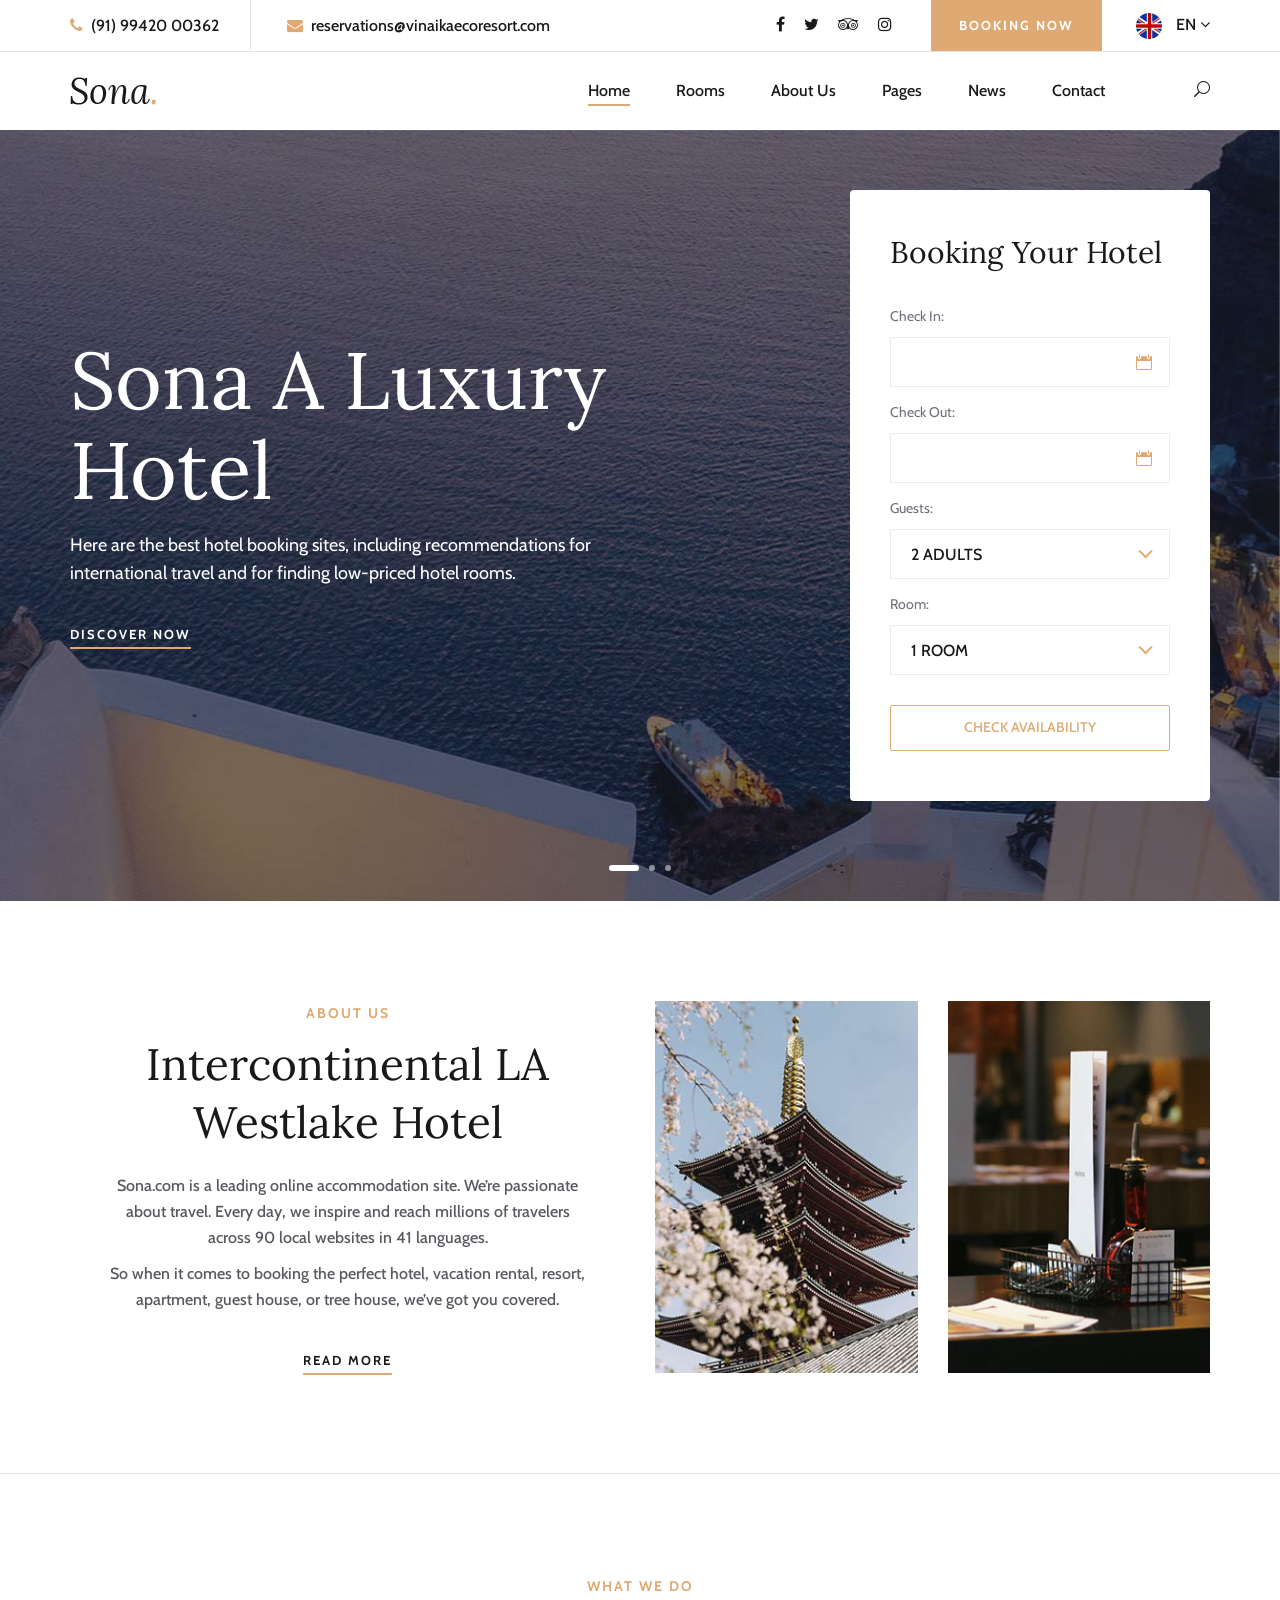
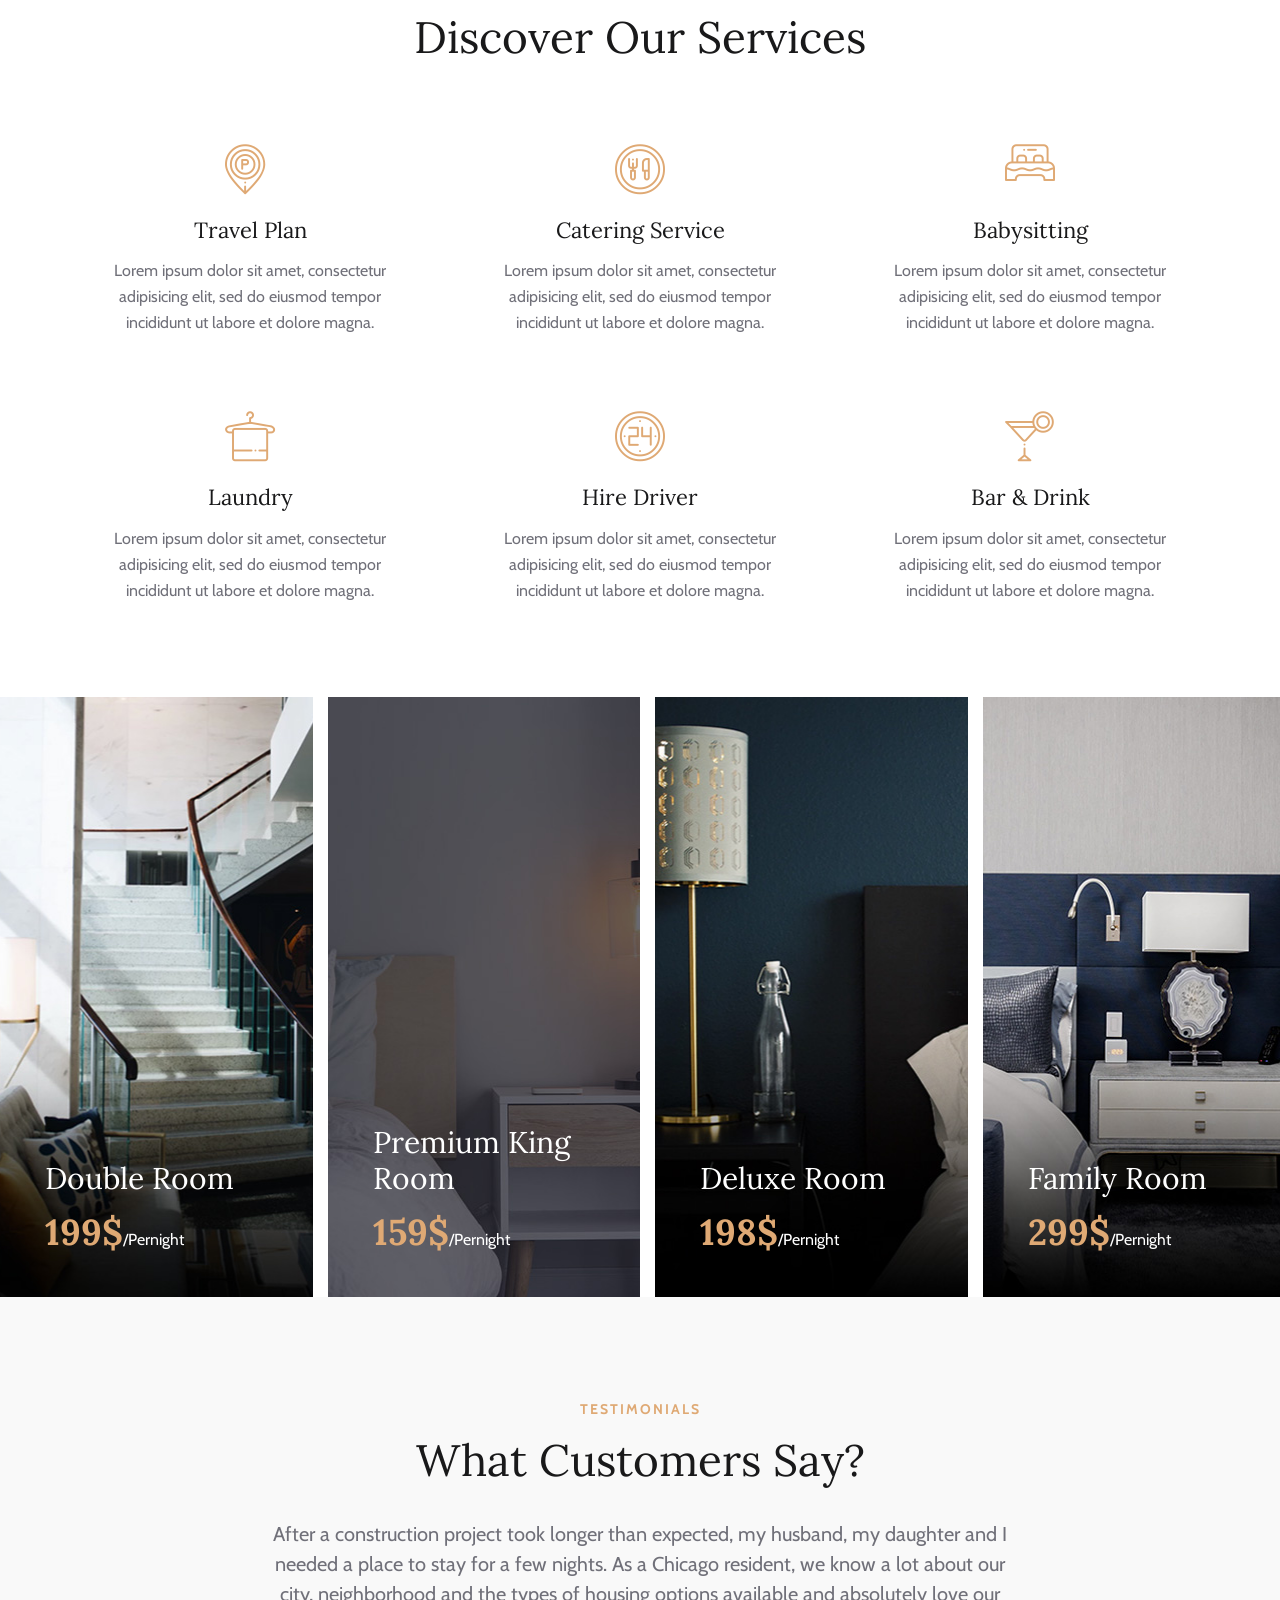
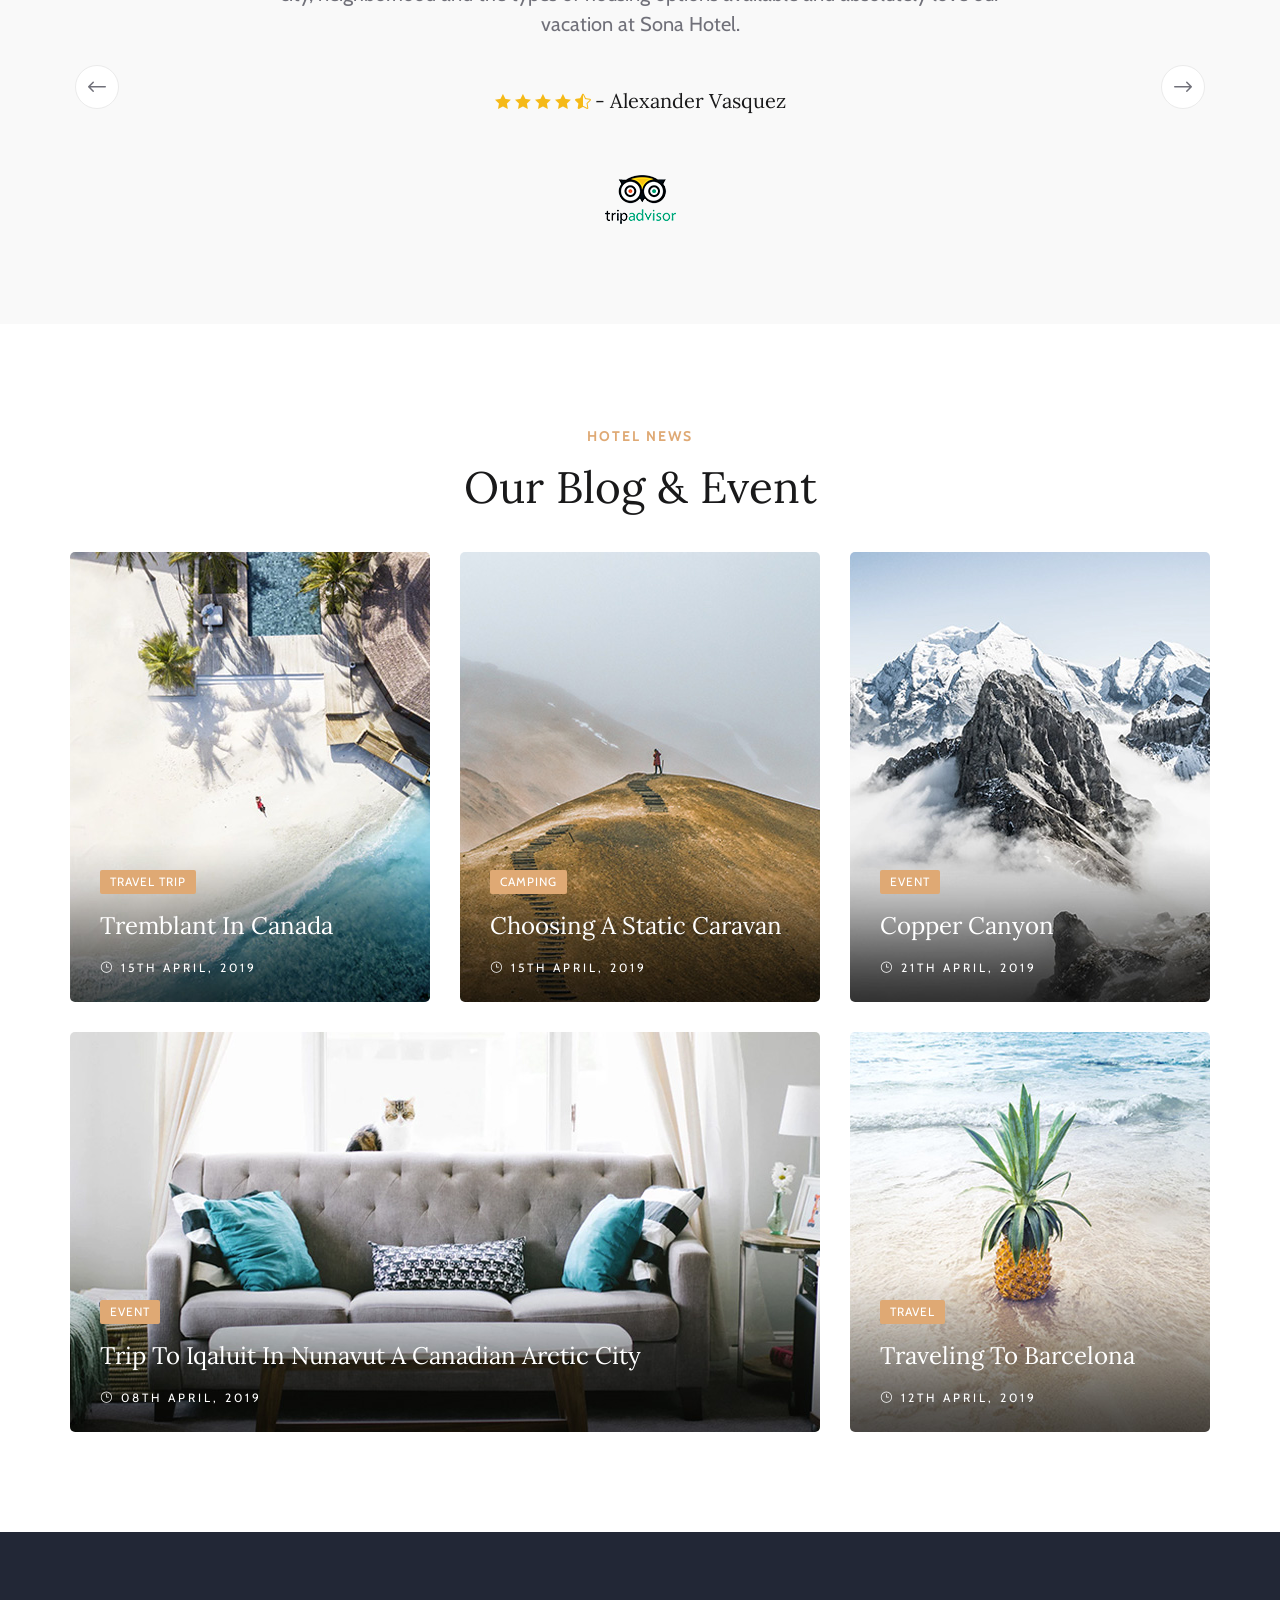
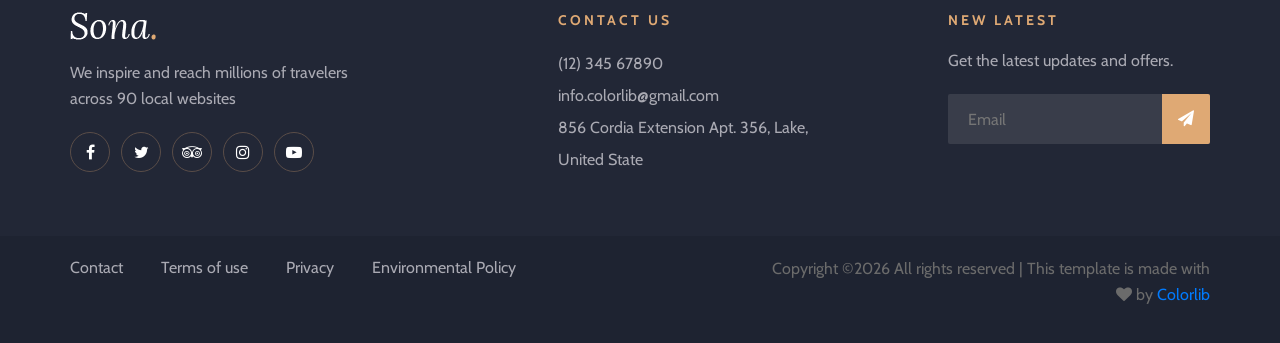
==== commit ba357b3e: "some changes Phone no. and email id updated" ====
--- a/sona-master/index.html
+++ b/sona-master/index.html
@@ -3,11 +3,11 @@
 
 <head>
     <meta charset="UTF-8">
-    <meta name="description" content="Sona Template">
-    <meta name="keywords" content="Sona, unica, creative, html">
+    <meta name="description" content="Vinaika Eco Resort">
+    <meta name="keywords" content="Vinaika Eco Resort, unica, creative, html">
     <meta name="viewport" content="width=device-width, initial-scale=1.0">
     <meta http-equiv="X-UA-Compatible" content="ie=edge">
-    <title>Sona | Template</title>
+    <title>Vinaika Eco Resort </title>
 
     <!-- Google Font -->
     <link href="https://fonts.googleapis.com/css?family=Lora:400,700&display=swap" rel="stylesheet">
@@ -82,8 +82,8 @@
             <a href="#"><i class="fa fa-instagram"></i></a>
         </div>
         <ul class="top-widget">
-            <li><i class="fa fa-phone"></i> (12) 345 67890</li>
-            <li><i class="fa fa-envelope"></i> info.colorlib@gmail.com</li>
+            <li><i class="fa fa-phone"></i> (91) 99420 00362</li>
+            <li><i class="fa fa-envelope"></i> reservations@vinaikaecoresort.com</li>
         </ul>
     </div>
     <!-- Offcanvas Menu Section End -->
@@ -95,8 +95,8 @@
                 <div class="row">
                     <div class="col-lg-6">
                         <ul class="tn-left">
-                            <li><i class="fa fa-phone"></i> (12) 345 67890</li>
-                            <li><i class="fa fa-envelope"></i> info.colorlib@gmail.com</li>
+                            <li><i class="fa fa-phone"></i> (91) 99420 00362</li>
+                            <li><i class="fa fa-envelope"></i> reservations@vinaikaecoresort.com</li>
                         </ul>
                     </div>
                     <div class="col-lg-6">
